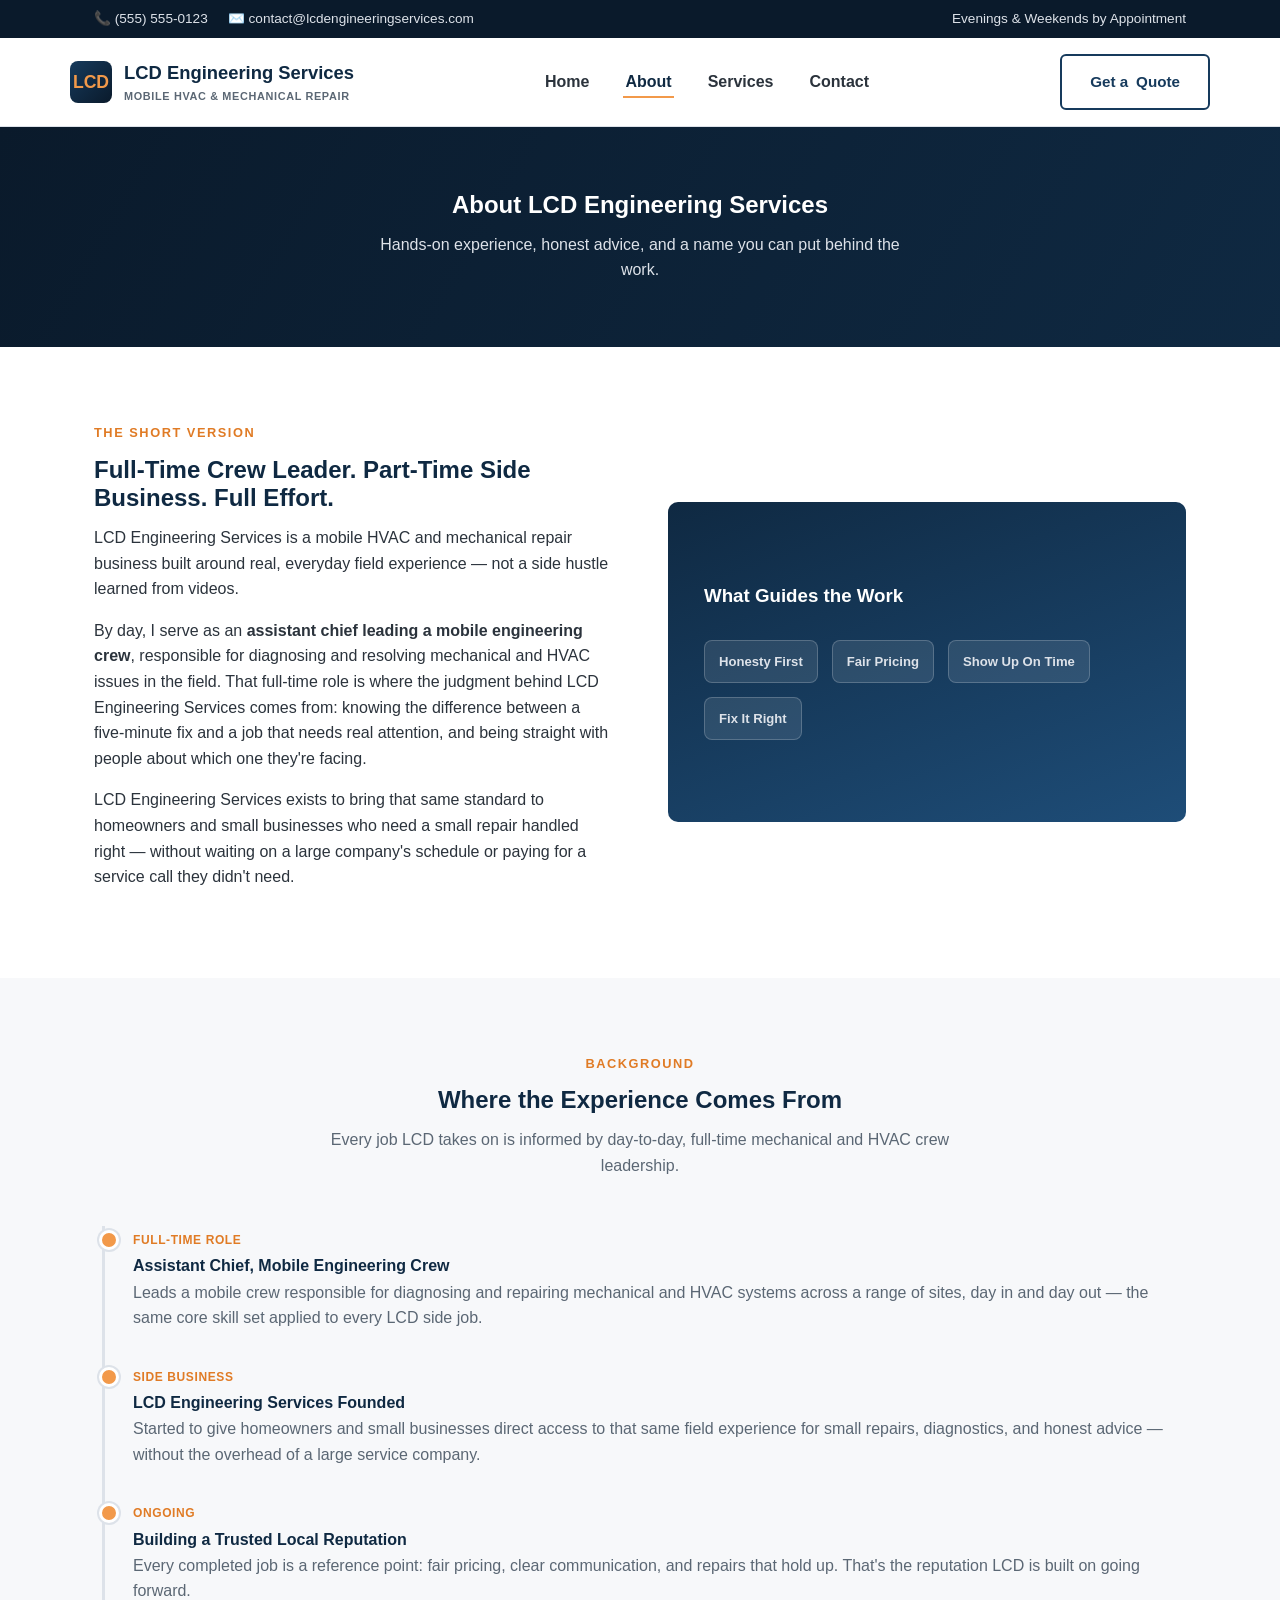
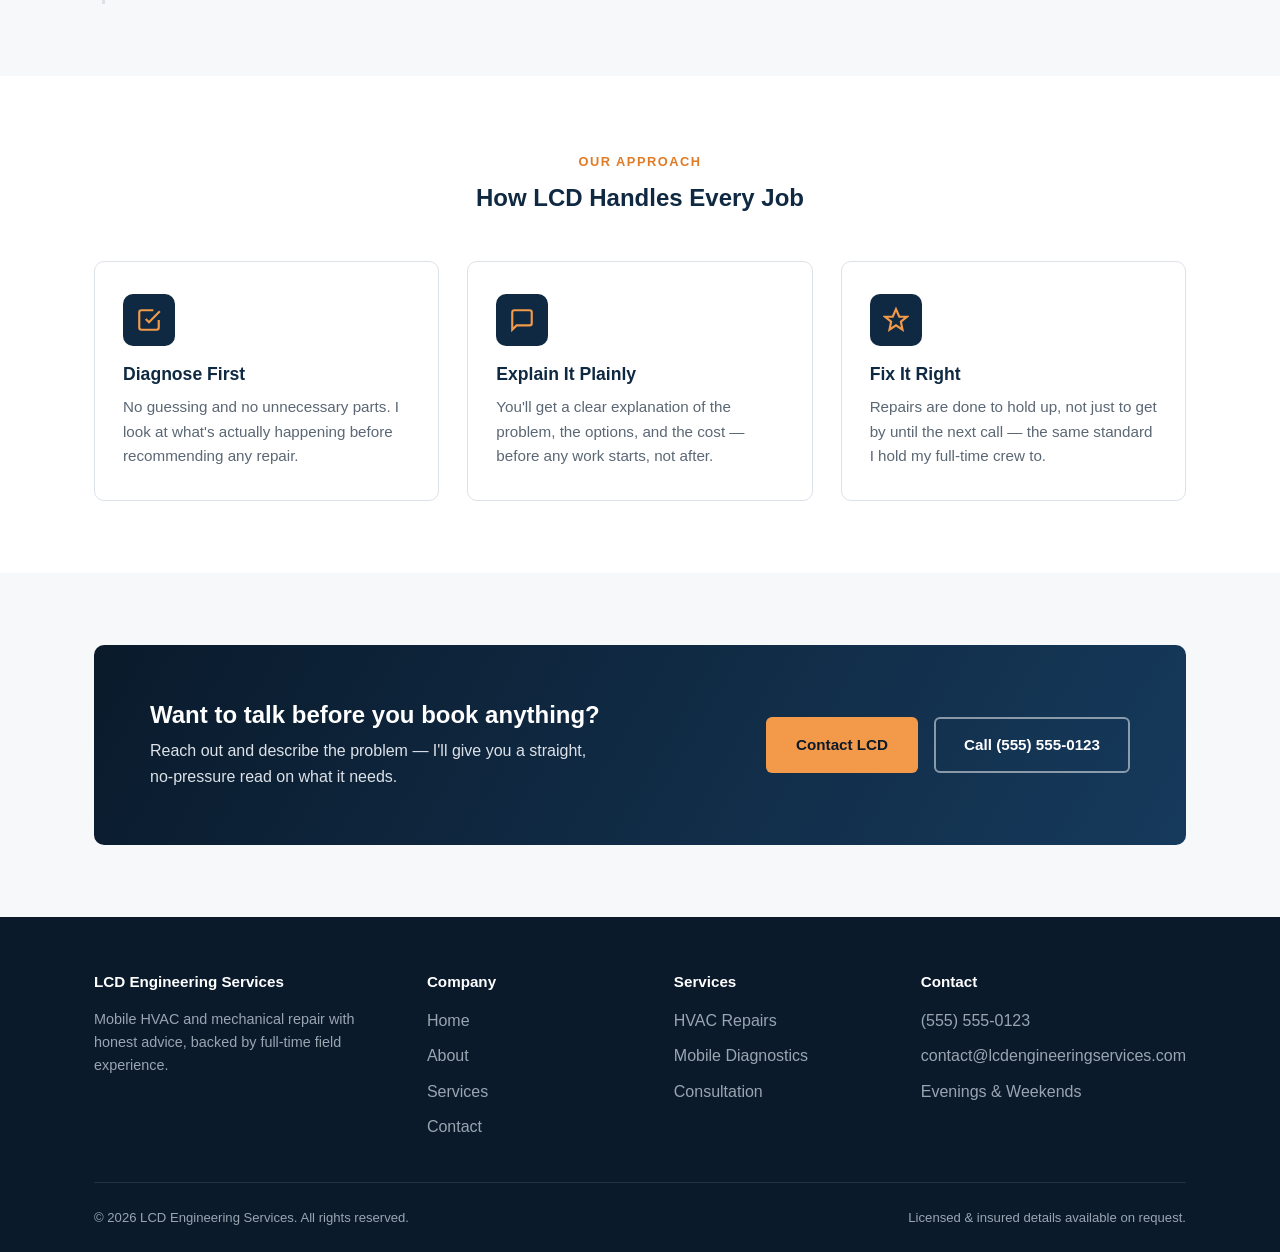
==== about.html @ 4d6705ee "Build LCD Engineering Services business website Add a static, responsive four-page site (Home, About" ====
<!DOCTYPE html>
<html lang="en">
<head>
<meta charset="UTF-8" />
<meta name="viewport" content="width=device-width, initial-scale=1.0" />
<title>About | LCD Engineering Services</title>
<meta name="description" content="LCD Engineering Services is led by a full-time assistant chief of a mobile engineering crew, bringing hands-on HVAC and mechanical experience to side-job repairs." />
<link rel="stylesheet" href="css/style.css" />
</head>
<body>

<header class="site-header">
  <div class="topbar">
    <div class="container">
      <div class="topbar-links">
        <a href="tel:+15555550123">📞 (555) 555-0123</a>
        <a href="mailto:contact@lcdengineeringservices.com">✉️ contact@lcdengineeringservices.com</a>
      </div>
      <div class="topbar-links">
        <span>Evenings &amp; Weekends by Appointment</span>
      </div>
    </div>
  </div>

  <nav class="navbar container">
    <a href="index.html" class="brand">
      <span class="brand-mark">LCD</span>
      <span class="brand-text">LCD Engineering Services<br><small>Mobile HVAC &amp; Mechanical Repair</small></span>
    </a>

    <ul class="nav-links">
      <li><a href="index.html">Home</a></li>
      <li><a href="about.html">About</a></li>
      <li><a href="services.html">Services</a></li>
      <li><a href="contact.html">Contact</a></li>
    </ul>

    <div class="nav-cta">
      <a href="contact.html" class="btn btn--outline"><span class="btn-text-full">Get a</span> Quote</a>
      <button class="nav-toggle" aria-label="Toggle navigation" aria-expanded="false"><span></span></button>
    </div>
  </nav>
</header>

<section class="page-hero">
  <div class="container">
    <h1>About LCD Engineering Services</h1>
    <p>Hands-on experience, honest advice, and a name you can put behind the work.</p>
  </div>
</section>

<section class="section">
  <div class="container">
    <div class="split">
      <div>
        <span class="eyebrow">The Short Version</span>
        <h2>Full-Time Crew Leader. Part-Time Side Business. Full Effort.</h2>
        <p>LCD Engineering Services is a mobile HVAC and mechanical repair business built around real, everyday field experience — not a side hustle learned from videos.</p>
        <p>By day, I serve as an <strong>assistant chief leading a mobile engineering crew</strong>, responsible for diagnosing and resolving mechanical and HVAC issues in the field. That full-time role is where the judgment behind LCD Engineering Services comes from: knowing the difference between a five-minute fix and a job that needs real attention, and being straight with people about which one they're facing.</p>
        <p>LCD Engineering Services exists to bring that same standard to homeowners and small businesses who need a small repair handled right — without waiting on a large company's schedule or paying for a service call they didn't need.</p>
      </div>

      <div class="split-media">
        <h3>What Guides the Work</h3>
        <div class="badge-row">
          <span class="badge">Honesty First</span>
          <span class="badge">Fair Pricing</span>
          <span class="badge">Show Up On Time</span>
          <span class="badge">Fix It Right</span>
        </div>
      </div>
    </div>
  </div>
</section>

<section class="section section--alt">
  <div class="container">
    <div class="section-head">
      <span class="eyebrow">Background</span>
      <h2>Where the Experience Comes From</h2>
      <p>Every job LCD takes on is informed by day-to-day, full-time mechanical and HVAC crew leadership.</p>
    </div>

    <div class="timeline">
      <div class="timeline-item">
        <span class="tag">Full-Time Role</span>
        <h4>Assistant Chief, Mobile Engineering Crew</h4>
        <p>Leads a mobile crew responsible for diagnosing and repairing mechanical and HVAC systems across a range of sites, day in and day out — the same core skill set applied to every LCD side job.</p>
      </div>
      <div class="timeline-item">
        <span class="tag">Side Business</span>
        <h4>LCD Engineering Services Founded</h4>
        <p>Started to give homeowners and small businesses direct access to that same field experience for small repairs, diagnostics, and honest advice — without the overhead of a large service company.</p>
      </div>
      <div class="timeline-item">
        <span class="tag">Ongoing</span>
        <h4>Building a Trusted Local Reputation</h4>
        <p>Every completed job is a reference point: fair pricing, clear communication, and repairs that hold up. That's the reputation LCD is built on going forward.</p>
      </div>
    </div>
  </div>
</section>

<section class="section">
  <div class="container">
    <div class="section-head">
      <span class="eyebrow">Our Approach</span>
      <h2>How LCD Handles Every Job</h2>
    </div>

    <div class="grid grid--3">
      <div class="card">
        <div class="icon-tile">
          <svg viewBox="0 0 24 24" fill="none" stroke="currentColor" stroke-width="2"><path d="M9 11l3 3L22 4"/><path d="M21 12v7a2 2 0 01-2 2H5a2 2 0 01-2-2V5a2 2 0 012-2h11"/></svg>
        </div>
        <h3>Diagnose First</h3>
        <p>No guessing and no unnecessary parts. I look at what's actually happening before recommending any repair.</p>
      </div>
      <div class="card">
        <div class="icon-tile">
          <svg viewBox="0 0 24 24" fill="none" stroke="currentColor" stroke-width="2"><path d="M21 15a2 2 0 01-2 2H7l-4 4V5a2 2 0 012-2h14a2 2 0 012 2z"/></svg>
        </div>
        <h3>Explain It Plainly</h3>
        <p>You'll get a clear explanation of the problem, the options, and the cost — before any work starts, not after.</p>
      </div>
      <div class="card">
        <div class="icon-tile">
          <svg viewBox="0 0 24 24" fill="none" stroke="currentColor" stroke-width="2"><path d="M12 2l3 7h7l-5.5 4.5L18 21l-6-4-6 4 1.5-7.5L2 9h7z"/></svg>
        </div>
        <h3>Fix It Right</h3>
        <p>Repairs are done to hold up, not just to get by until the next call — the same standard I hold my full-time crew to.</p>
      </div>
    </div>
  </div>
</section>

<section class="section section--alt">
  <div class="container">
    <div class="cta-banner">
      <div>
        <h2>Want to talk before you book anything?</h2>
        <p>Reach out and describe the problem — I'll give you a straight, no-pressure read on what it needs.</p>
      </div>
      <div class="cta-row">
        <a href="contact.html" class="btn btn--primary">Contact LCD</a>
        <a href="tel:+15555550123" class="btn btn--ghost">Call (555) 555-0123</a>
      </div>
    </div>
  </div>
</section>

<footer class="site-footer">
  <div class="container">
    <div class="footer-grid">
      <div class="footer-brand">
        <h4>LCD Engineering Services</h4>
        <p>Mobile HVAC and mechanical repair with honest advice, backed by full-time field experience.</p>
      </div>
      <div>
        <h4>Company</h4>
        <ul>
          <li><a href="index.html">Home</a></li>
          <li><a href="about.html">About</a></li>
          <li><a href="services.html">Services</a></li>
          <li><a href="contact.html">Contact</a></li>
        </ul>
      </div>
      <div>
        <h4>Services</h4>
        <ul>
          <li><a href="services.html">HVAC Repairs</a></li>
          <li><a href="services.html">Mobile Diagnostics</a></li>
          <li><a href="services.html">Consultation</a></li>
        </ul>
      </div>
      <div>
        <h4>Contact</h4>
        <ul>
          <li><a href="tel:+15555550123">(555) 555-0123</a></li>
          <li><a href="mailto:contact@lcdengineeringservices.com">contact@lcdengineeringservices.com</a></li>
          <li>Evenings &amp; Weekends</li>
        </ul>
      </div>
    </div>
    <div class="footer-bottom">
      <span>&copy; 2026 LCD Engineering Services. All rights reserved.</span>
      <span>Licensed &amp; insured details available on request.</span>
    </div>
  </div>
</footer>

<script src="js/main.js"></script>
</body>
</html>
---- css/style.css ----
/* ============================================
   LCD Engineering Services — stylesheet
   ============================================ */

:root {
  --navy-950: #0a1a2b;
  --navy-900: #0f2942;
  --navy-800: #163a5c;
  --navy-700: #1e4d78;
  --amber-500: #f2994a;
  --amber-600: #e07b25;
  --gray-50: #f7f8fa;
  --gray-100: #eef1f5;
  --gray-200: #dde2e9;
  --gray-400: #9aa5b1;
  --gray-600: #5b6774;
  --gray-800: #2b333c;
  --white: #ffffff;
  --radius: 10px;
  --shadow-sm: 0 1px 3px rgba(15, 41, 66, 0.08);
  --shadow-md: 0 8px 24px rgba(15, 41, 66, 0.12);
  --max-width: 1140px;
}

* {
  box-sizing: border-box;
}

html {
  scroll-behavior: smooth;
}

body {
  margin: 0;
  font-family: "Segoe UI", Roboto, Helvetica, Arial, sans-serif;
  color: var(--gray-800);
  background: var(--white);
  line-height: 1.6;
  -webkit-font-smoothing: antialiased;
}

img {
  max-width: 100%;
}

a {
  color: inherit;
  text-decoration: none;
}

ul {
  list-style: none;
  margin: 0;
  padding: 0;
}

h1, h2, h3, h4 {
  margin: 0 0 0.5em;
  font-weight: 700;
  color: var(--navy-900);
  line-height: 1.2;
}

p {
  margin: 0 0 1em;
}

.container {
  max-width: var(--max-width);
  margin: 0 auto;
  padding: 0 24px;
}

.section {
  padding: 72px 0;
}

.section--alt {
  background: var(--gray-50);
}

.section-head {
  text-align: center;
  max-width: 640px;
  margin: 0 auto 48px;
}

.eyebrow {
  display: inline-block;
  color: var(--amber-600);
  font-weight: 700;
  font-size: 0.8rem;
  letter-spacing: 0.12em;
  text-transform: uppercase;
  margin-bottom: 12px;
}

.section-head p {
  color: var(--gray-600);
  margin-bottom: 0;
}

/* ---------- Buttons ---------- */

.btn {
  display: inline-flex;
  align-items: center;
  justify-content: center;
  gap: 8px;
  padding: 14px 28px;
  border-radius: 6px;
  font-weight: 700;
  font-size: 0.95rem;
  border: 2px solid transparent;
  cursor: pointer;
  transition: transform 0.15s ease, box-shadow 0.15s ease, background 0.15s ease, color 0.15s ease;
  white-space: nowrap;
}

.btn:hover {
  transform: translateY(-1px);
}

.btn--primary {
  background: var(--amber-500);
  color: var(--navy-950);
}

.btn--primary:hover {
  background: var(--amber-600);
  box-shadow: var(--shadow-md);
}

.btn--ghost {
  background: transparent;
  border-color: rgba(255, 255, 255, 0.5);
  color: var(--white);
}

.btn--ghost:hover {
  background: rgba(255, 255, 255, 0.12);
}

.btn--outline {
  background: transparent;
  border-color: var(--navy-800);
  color: var(--navy-800);
}

.btn--outline:hover {
  background: var(--navy-800);
  color: var(--white);
}

.btn--block {
  width: 100%;
}

.cta-row {
  display: flex;
  gap: 16px;
  flex-wrap: wrap;
}

/* ---------- Header ---------- */

.site-header {
  position: sticky;
  top: 0;
  z-index: 100;
  background: var(--white);
  border-bottom: 1px solid var(--gray-200);
}

.topbar {
  background: var(--navy-950);
  color: var(--gray-200);
  font-size: 0.85rem;
}

.topbar .container {
  display: flex;
  justify-content: space-between;
  align-items: center;
  padding-top: 8px;
  padding-bottom: 8px;
  flex-wrap: wrap;
  gap: 6px;
}

.topbar a {
  color: var(--gray-200);
}

.topbar a:hover {
  color: var(--amber-500);
}

.topbar-links {
  display: flex;
  gap: 20px;
}

.navbar {
  display: flex;
  align-items: center;
  justify-content: space-between;
  padding: 16px 0;
}

.brand {
  display: flex;
  align-items: center;
  gap: 12px;
  font-weight: 800;
  color: var(--navy-900);
  font-size: 1.15rem;
}

.brand-mark {
  width: 42px;
  height: 42px;
  border-radius: 8px;
  background: linear-gradient(135deg, var(--navy-800), var(--navy-950));
  color: var(--amber-500);
  display: flex;
  align-items: center;
  justify-content: center;
  font-size: 1.1rem;
  font-weight: 800;
  flex-shrink: 0;
}

.brand-text small {
  display: block;
  font-size: 0.68rem;
  font-weight: 600;
  color: var(--gray-600);
  letter-spacing: 0.06em;
  text-transform: uppercase;
}

.nav-links {
  display: flex;
  align-items: center;
  gap: 32px;
}

.nav-links a {
  font-weight: 600;
  color: var(--gray-800);
  padding: 6px 2px;
  border-bottom: 2px solid transparent;
}

.nav-links a:hover,
.nav-links a[aria-current="page"] {
  color: var(--navy-900);
  border-bottom-color: var(--amber-500);
}

.nav-cta {
  display: flex;
  align-items: center;
  gap: 16px;
}

.nav-toggle {
  display: none;
  background: none;
  border: none;
  cursor: pointer;
  padding: 8px;
}

.nav-toggle span,
.nav-toggle::before,
.nav-toggle::after {
  content: "";
  display: block;
  width: 26px;
  height: 3px;
  background: var(--navy-900);
  margin: 5px 0;
  border-radius: 2px;
  transition: transform 0.2s ease, opacity 0.2s ease;
}

/* ---------- Hero ---------- */

.hero {
  background: radial-gradient(circle at 20% 20%, var(--navy-800), var(--navy-950) 65%);
  color: var(--white);
  padding: 88px 0;
  position: relative;
  overflow: hidden;
}

.hero .container {
  display: grid;
  grid-template-columns: 1.1fr 0.9fr;
  gap: 48px;
  align-items: center;
}

.hero-eyebrow {
  display: inline-flex;
  align-items: center;
  gap: 8px;
  background: rgba(242, 153, 74, 0.15);
  color: var(--amber-500);
  padding: 6px 14px;
  border-radius: 999px;
  font-size: 0.8rem;
  font-weight: 700;
  letter-spacing: 0.04em;
  margin-bottom: 20px;
}

.hero h1 {
  color: var(--white);
  font-size: clamp(2rem, 4vw, 3rem);
  margin-bottom: 20px;
}

.hero p.lead {
  color: var(--gray-200);
  font-size: 1.1rem;
  max-width: 520px;
  margin-bottom: 32px;
}

.hero-stats {
  display: flex;
  gap: 32px;
  margin-top: 40px;
  flex-wrap: wrap;
}

.hero-stats div strong {
  display: block;
  font-size: 1.6rem;
  color: var(--amber-500);
}

.hero-stats div span {
  font-size: 0.85rem;
  color: var(--gray-400);
}

.hero-card {
  background: rgba(255, 255, 255, 0.06);
  border: 1px solid rgba(255, 255, 255, 0.15);
  border-radius: var(--radius);
  padding: 28px;
  backdrop-filter: blur(6px);
}

.hero-card h3 {
  color: var(--white);
  font-size: 1.1rem;
}

.hero-card ul li {
  display: flex;
  gap: 10px;
  align-items: flex-start;
  color: var(--gray-200);
  margin-bottom: 12px;
  font-size: 0.95rem;
}

.hero-card ul li .check {
  color: var(--amber-500);
  font-weight: 800;
}

/* ---------- Icon tile ---------- */

.icon-tile {
  width: 52px;
  height: 52px;
  border-radius: 10px;
  background: var(--navy-900);
  color: var(--amber-500);
  display: flex;
  align-items: center;
  justify-content: center;
  margin-bottom: 18px;
  flex-shrink: 0;
}

.icon-tile svg {
  width: 26px;
  height: 26px;
}

/* ---------- Cards / grid ---------- */

.grid {
  display: grid;
  gap: 28px;
}

.grid--3 {
  grid-template-columns: repeat(3, 1fr);
}

.grid--2 {
  grid-template-columns: repeat(2, 1fr);
}

.grid--4 {
  grid-template-columns: repeat(4, 1fr);
}

.card {
  background: var(--white);
  border: 1px solid var(--gray-200);
  border-radius: var(--radius);
  padding: 32px 28px;
  transition: box-shadow 0.2s ease, transform 0.2s ease;
}

.card:hover {
  box-shadow: var(--shadow-md);
  transform: translateY(-3px);
}

.card h3 {
  font-size: 1.1rem;
  margin-bottom: 10px;
}

.card p {
  color: var(--gray-600);
  margin-bottom: 0;
  font-size: 0.95rem;
}

.card--link {
  margin-top: 14px;
  display: inline-block;
  font-weight: 700;
  color: var(--navy-800);
}

.card--link:hover {
  color: var(--amber-600);
}

/* ---------- Feature list rows ---------- */

.feature-row {
  display: flex;
  gap: 20px;
  align-items: flex-start;
  margin-bottom: 28px;
}

.feature-row .icon-tile {
  margin-bottom: 0;
}

.feature-row h4 {
  margin-bottom: 6px;
  font-size: 1.05rem;
}

.feature-row p {
  color: var(--gray-600);
  margin-bottom: 0;
  font-size: 0.95rem;
}

/* ---------- About split ---------- */

.split {
  display: grid;
  grid-template-columns: 1fr 1fr;
  gap: 56px;
  align-items: center;
}

.split-media {
  background: linear-gradient(160deg, var(--navy-900), var(--navy-700));
  border-radius: var(--radius);
  padding: 48px 36px;
  color: var(--white);
  min-height: 320px;
  display: flex;
  flex-direction: column;
  justify-content: center;
}

.split-media h3 {
  color: var(--white);
}

.split-media p {
  color: var(--gray-200);
}

.split-media .badge-row {
  display: flex;
  gap: 14px;
  margin-top: 24px;
  flex-wrap: wrap;
}

.badge {
  background: rgba(255, 255, 255, 0.1);
  border: 1px solid rgba(255, 255, 255, 0.2);
  border-radius: 8px;
  padding: 10px 14px;
  font-size: 0.82rem;
  font-weight: 600;
  color: var(--gray-200);
}

/* ---------- Timeline ---------- */

.timeline {
  border-left: 3px solid var(--gray-200);
  margin-left: 8px;
  padding-left: 28px;
}

.timeline-item {
  position: relative;
  padding-bottom: 32px;
}

.timeline-item:last-child {
  padding-bottom: 0;
}

.timeline-item::before {
  content: "";
  position: absolute;
  left: -34px;
  top: 4px;
  width: 14px;
  height: 14px;
  border-radius: 50%;
  background: var(--amber-500);
  border: 3px solid var(--white);
  box-shadow: 0 0 0 2px var(--gray-200);
}

.timeline-item h4 {
  margin-bottom: 4px;
}

.timeline-item span.tag {
  display: inline-block;
  font-size: 0.75rem;
  font-weight: 700;
  color: var(--amber-600);
  text-transform: uppercase;
  letter-spacing: 0.05em;
  margin-bottom: 6px;
}

.timeline-item p {
  color: var(--gray-600);
  margin-bottom: 0;
}

/* ---------- CTA banner ---------- */

.cta-banner {
  background: linear-gradient(120deg, var(--navy-950), var(--navy-800));
  color: var(--white);
  border-radius: var(--radius);
  padding: 56px;
  display: flex;
  justify-content: space-between;
  align-items: center;
  gap: 32px;
  flex-wrap: wrap;
}

.cta-banner h2 {
  color: var(--white);
  margin-bottom: 8px;
}

.cta-banner p {
  color: var(--gray-200);
  margin-bottom: 0;
  max-width: 460px;
}

/* ---------- Service area / list page ---------- */

.list-check {
  display: flex;
  gap: 10px;
  align-items: flex-start;
  margin-bottom: 14px;
  color: var(--gray-800);
}

.list-check .check {
  color: var(--amber-600);
  font-weight: 800;
  flex-shrink: 0;
}

/* ---------- Page hero (interior pages) ---------- */

.page-hero {
  background: linear-gradient(120deg, var(--navy-950), var(--navy-900));
  color: var(--white);
  padding: 64px 0;
  text-align: center;
}

.page-hero h1 {
  color: var(--white);
  margin-bottom: 12px;
}

.page-hero p {
  color: var(--gray-200);
  max-width: 560px;
  margin: 0 auto;
}

.breadcrumb {
  color: var(--gray-400);
  font-size: 0.85rem;
  margin-bottom: 14px;
}

.breadcrumb a:hover {
  color: var(--amber-500);
}

/* ---------- Contact page ---------- */

.contact-grid {
  display: grid;
  grid-template-columns: 1fr 1.2fr;
  gap: 48px;
}

.contact-info .card {
  margin-bottom: 20px;
}

.form-field {
  margin-bottom: 20px;
}

.form-field label {
  display: block;
  font-weight: 700;
  margin-bottom: 8px;
  font-size: 0.9rem;
  color: var(--navy-900);
}

.form-field input,
.form-field select,
.form-field textarea {
  width: 100%;
  padding: 12px 14px;
  border: 1px solid var(--gray-200);
  border-radius: 6px;
  font-size: 0.95rem;
  font-family: inherit;
  background: var(--white);
  color: var(--gray-800);
}

.form-field input:focus,
.form-field select:focus,
.form-field textarea:focus {
  outline: none;
  border-color: var(--amber-500);
  box-shadow: 0 0 0 3px rgba(242, 153, 74, 0.2);
}

.form-row {
  display: grid;
  grid-template-columns: 1fr 1fr;
  gap: 20px;
}

.form-note {
  font-size: 0.85rem;
  color: var(--gray-600);
  margin-top: -8px;
}

.form-success {
  display: none;
  background: #eaf6ec;
  border: 1px solid #bfe3c4;
  color: #1e6b2b;
  padding: 14px 18px;
  border-radius: 8px;
  margin-bottom: 20px;
  font-weight: 600;
}

.form-success.is-visible {
  display: block;
}

/* ---------- FAQ ---------- */

.faq-item {
  border-bottom: 1px solid var(--gray-200);
  padding: 20px 0;
}

.faq-item h4 {
  margin-bottom: 8px;
  font-size: 1rem;
}

.faq-item p {
  color: var(--gray-600);
  margin-bottom: 0;
}

/* ---------- Footer ---------- */

.site-footer {
  background: var(--navy-950);
  color: var(--gray-400);
  padding: 56px 0 24px;
}

.footer-grid {
  display: grid;
  grid-template-columns: 1.4fr 1fr 1fr 1fr;
  gap: 32px;
  padding-bottom: 32px;
  border-bottom: 1px solid rgba(255, 255, 255, 0.1);
}

.footer-grid h4 {
  color: var(--white);
  font-size: 0.95rem;
  margin-bottom: 16px;
}

.footer-grid ul li {
  margin-bottom: 10px;
}

.footer-grid ul li a:hover {
  color: var(--amber-500);
}

.footer-brand p {
  color: var(--gray-400);
  font-size: 0.9rem;
  max-width: 280px;
}

.footer-bottom {
  display: flex;
  justify-content: space-between;
  align-items: center;
  padding-top: 24px;
  font-size: 0.82rem;
  flex-wrap: wrap;
  gap: 10px;
}

/* ---------- Responsive ---------- */

@media (max-width: 900px) {
  .hero .container {
    grid-template-columns: 1fr;
  }

  .split {
    grid-template-columns: 1fr;
  }

  .contact-grid {
    grid-template-columns: 1fr;
  }

  .grid--3,
  .grid--4 {
    grid-template-columns: repeat(2, 1fr);
  }

  .footer-grid {
    grid-template-columns: repeat(2, 1fr);
  }
}

@media (max-width: 720px) {
  .nav-toggle {
    display: block;
  }

  .nav-links {
    position: absolute;
    top: 100%;
    left: 0;
    right: 0;
    background: var(--white);
    flex-direction: column;
    align-items: flex-start;
    gap: 0;
    padding: 8px 24px 20px;
    border-bottom: 1px solid var(--gray-200);
    box-shadow: var(--shadow-md);
    display: none;
  }

  .nav-links.is-open {
    display: flex;
  }

  .nav-links a {
    width: 100%;
    padding: 12px 0;
    border-bottom: 1px solid var(--gray-100);
  }

  .nav-cta .btn span.btn-text-full {
    display: none;
  }

  .topbar-links {
    gap: 12px;
  }

  .grid--3,
  .grid--4,
  .grid--2 {
    grid-template-columns: 1fr;
  }

  .form-row {
    grid-template-columns: 1fr;
  }

  .cta-banner {
    padding: 36px 24px;
    text-align: center;
    justify-content: center;
  }

  .footer-grid {
    grid-template-columns: 1fr;
  }

  .footer-bottom {
    flex-direction: column;
    text-align: center;
  }

  .section {
    padding: 48px 0;
  }
}
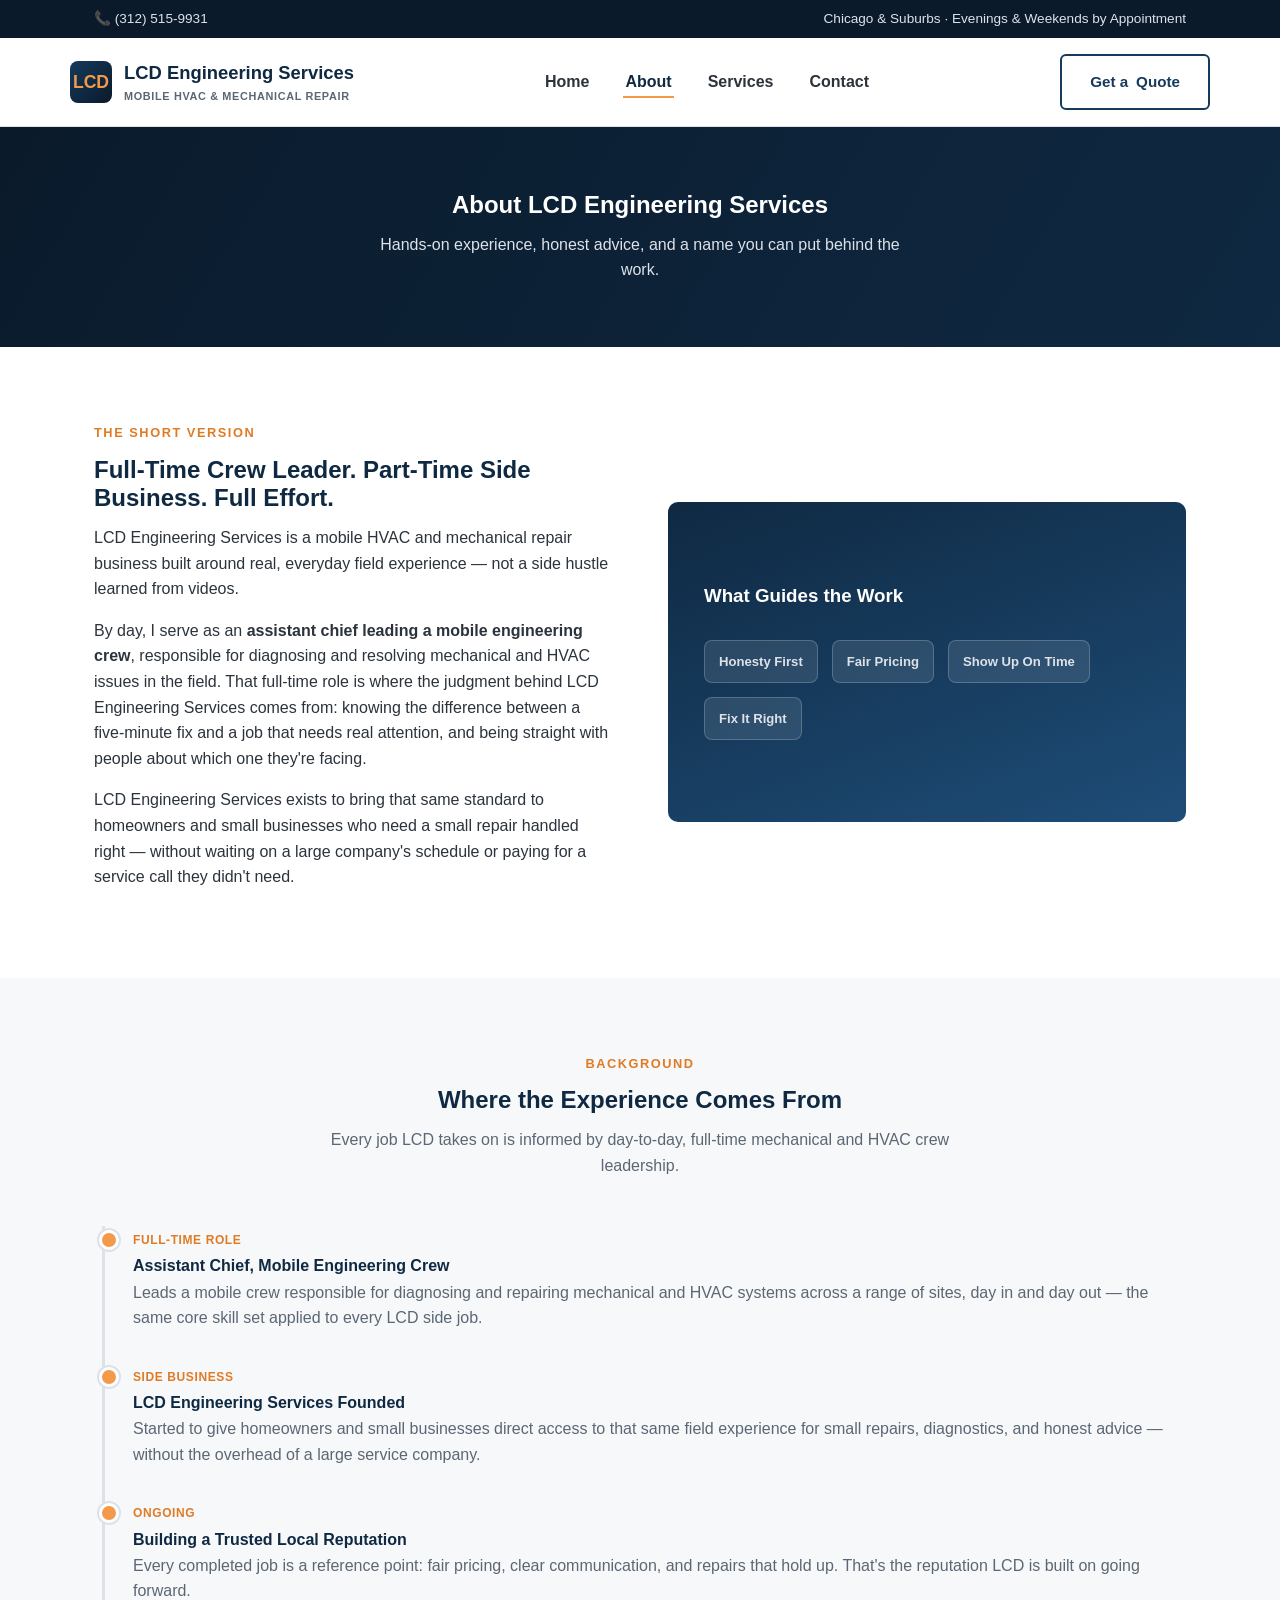
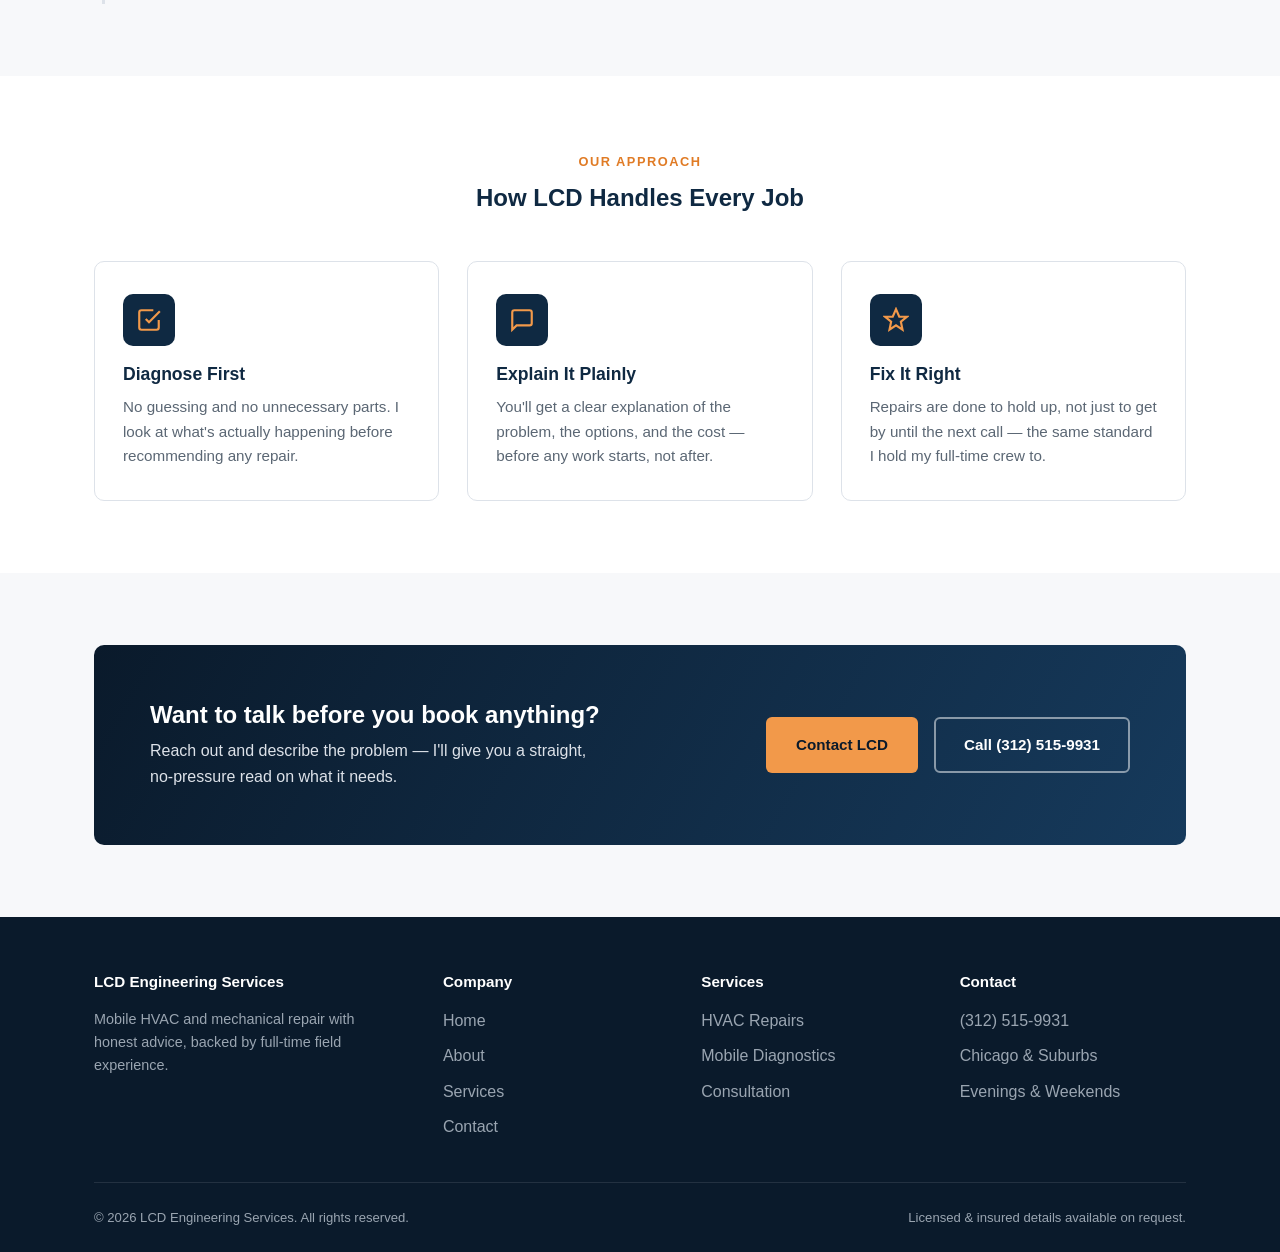
==== commit 0767dee8: "Add real contact info and Chicago service area Replace placeholder phone/email with the real busines" ====
--- a/about.html
+++ b/about.html
@@ -13,11 +13,10 @@
   <div class="topbar">
     <div class="container">
       <div class="topbar-links">
-        <a href="tel:+15555550123">📞 (555) 555-0123</a>
-        <a href="mailto:contact@lcdengineeringservices.com">✉️ contact@lcdengineeringservices.com</a>
+        <a href="tel:+13125159931">📞 (312) 515-9931</a>
       </div>
       <div class="topbar-links">
-        <span>Evenings &amp; Weekends by Appointment</span>
+        <span>Chicago &amp; Suburbs · Evenings &amp; Weekends by Appointment</span>
       </div>
     </div>
   </div>
@@ -143,7 +142,7 @@
       </div>
       <div class="cta-row">
         <a href="contact.html" class="btn btn--primary">Contact LCD</a>
-        <a href="tel:+15555550123" class="btn btn--ghost">Call (555) 555-0123</a>
+        <a href="tel:+13125159931" class="btn btn--ghost">Call (312) 515-9931</a>
       </div>
     </div>
   </div>
@@ -176,8 +175,8 @@
       <div>
         <h4>Contact</h4>
         <ul>
-          <li><a href="tel:+15555550123">(555) 555-0123</a></li>
-          <li><a href="mailto:contact@lcdengineeringservices.com">contact@lcdengineeringservices.com</a></li>
+          <li><a href="tel:+13125159931">(312) 515-9931</a></li>
+          <li>Chicago &amp; Suburbs</li>
           <li>Evenings &amp; Weekends</li>
         </ul>
       </div>
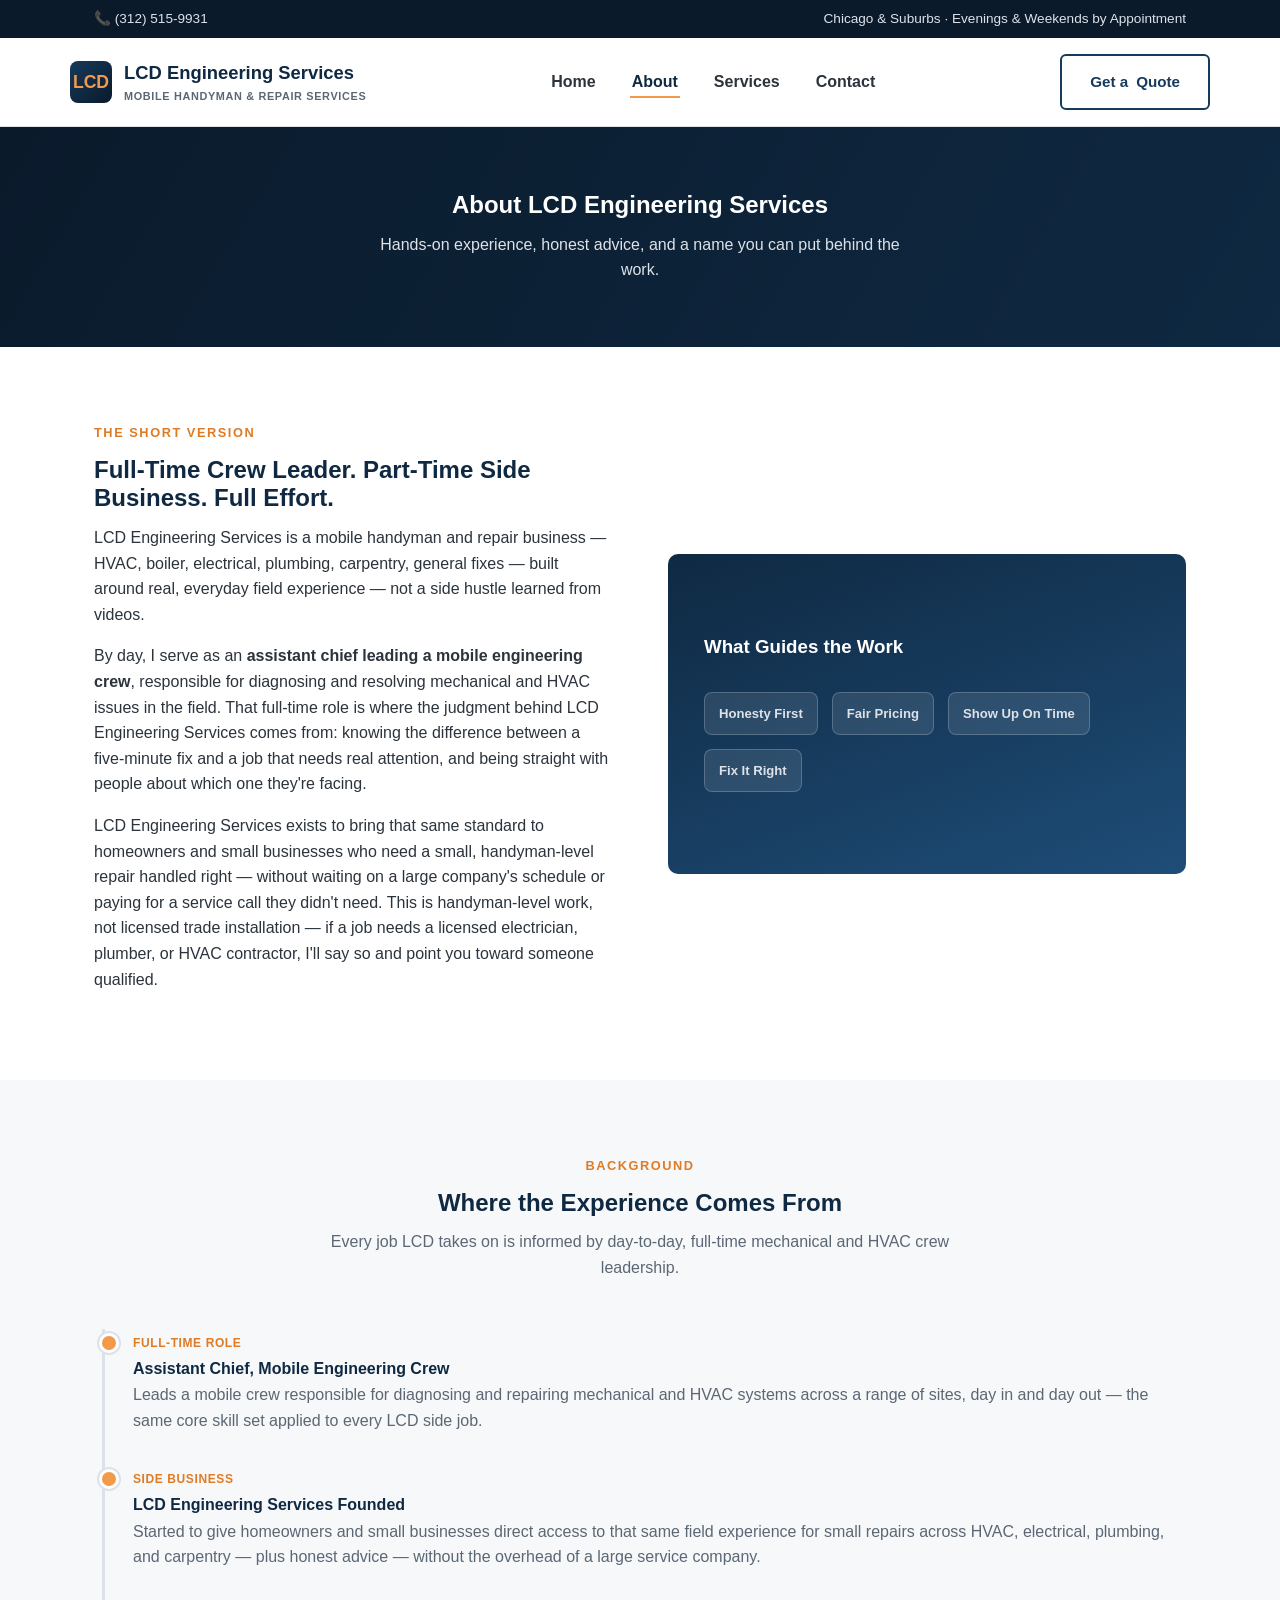
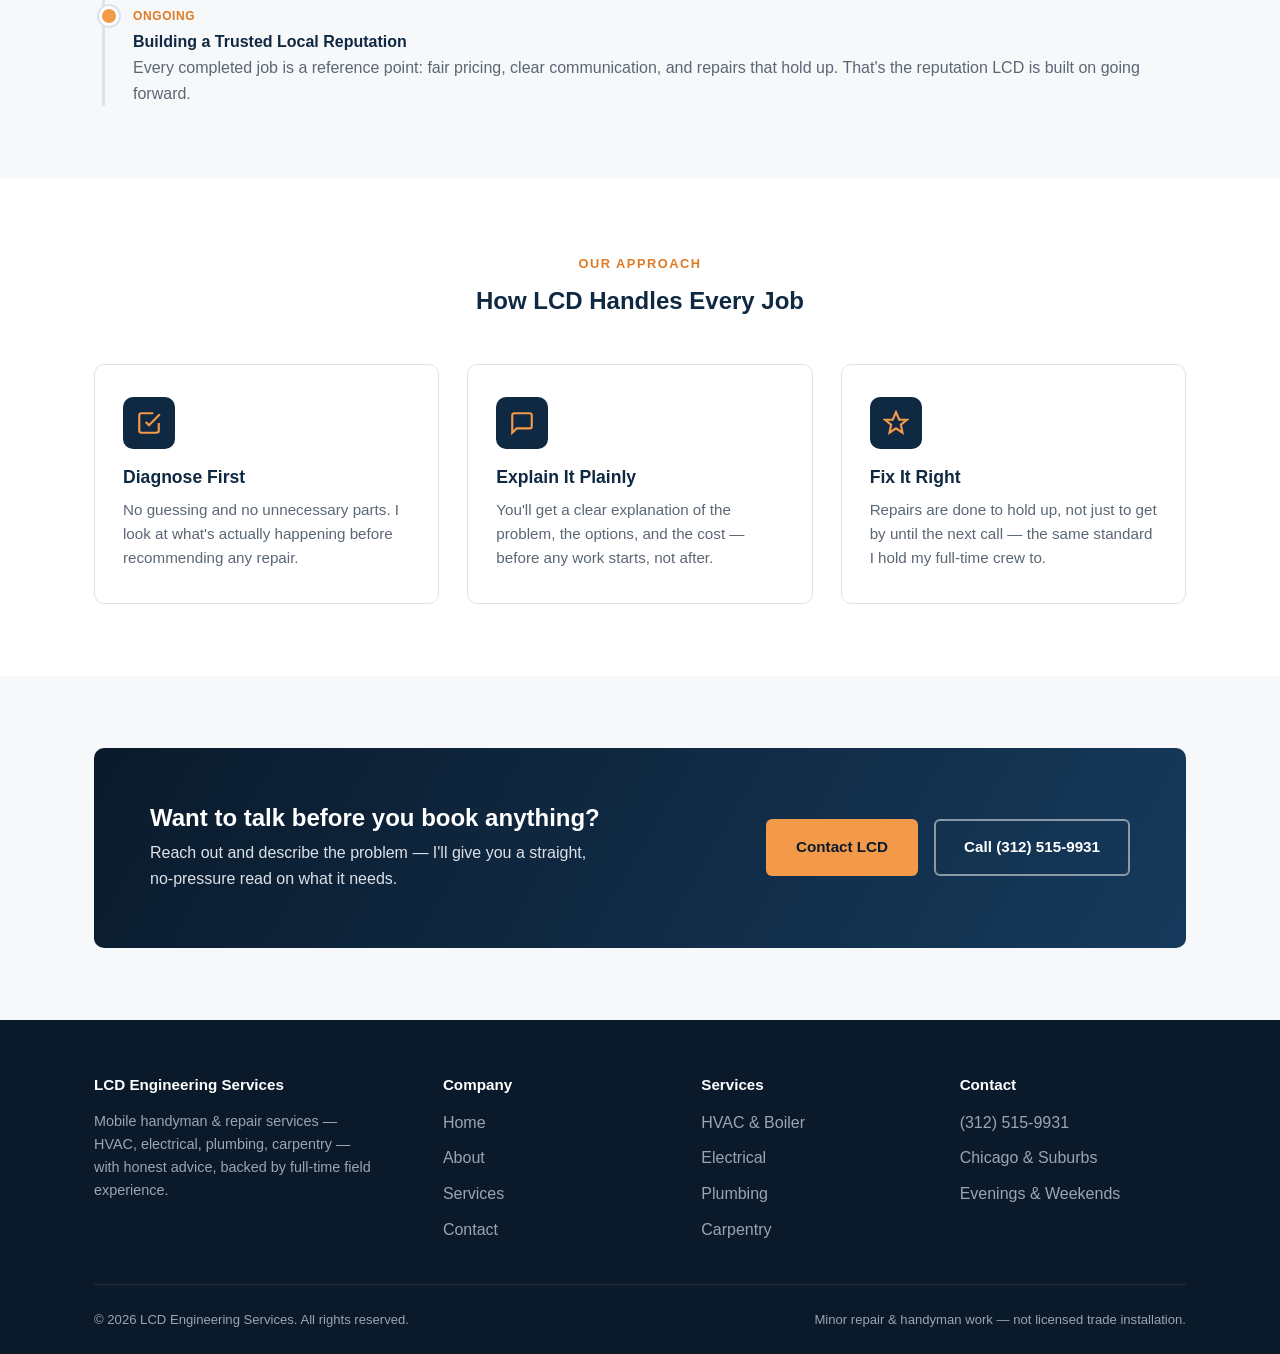
==== commit 9bc937ad: "Broaden site to multi-trade handyman scope Rework copy across all pages from HVAC-only framing to th" ====
--- a/about.html
+++ b/about.html
@@ -4,7 +4,7 @@
 <meta charset="UTF-8" />
 <meta name="viewport" content="width=device-width, initial-scale=1.0" />
 <title>About | LCD Engineering Services</title>
-<meta name="description" content="LCD Engineering Services is led by a full-time assistant chief of a mobile engineering crew, bringing hands-on HVAC and mechanical experience to side-job repairs." />
+<meta name="description" content="LCD Engineering Services is led by a full-time assistant chief of a mobile engineering crew, bringing hands-on repair experience across HVAC, electrical, plumbing, and carpentry to side-job repairs." />
 <link rel="stylesheet" href="css/style.css" />
 </head>
 <body>
@@ -24,7 +24,7 @@
   <nav class="navbar container">
     <a href="index.html" class="brand">
       <span class="brand-mark">LCD</span>
-      <span class="brand-text">LCD Engineering Services<br><small>Mobile HVAC &amp; Mechanical Repair</small></span>
+      <span class="brand-text">LCD Engineering Services<br><small>Mobile Handyman &amp; Repair Services</small></span>
     </a>
 
     <ul class="nav-links">
@@ -54,9 +54,9 @@
       <div>
         <span class="eyebrow">The Short Version</span>
         <h2>Full-Time Crew Leader. Part-Time Side Business. Full Effort.</h2>
-        <p>LCD Engineering Services is a mobile HVAC and mechanical repair business built around real, everyday field experience — not a side hustle learned from videos.</p>
+        <p>LCD Engineering Services is a mobile handyman and repair business — HVAC, boiler, electrical, plumbing, carpentry, general fixes — built around real, everyday field experience — not a side hustle learned from videos.</p>
         <p>By day, I serve as an <strong>assistant chief leading a mobile engineering crew</strong>, responsible for diagnosing and resolving mechanical and HVAC issues in the field. That full-time role is where the judgment behind LCD Engineering Services comes from: knowing the difference between a five-minute fix and a job that needs real attention, and being straight with people about which one they're facing.</p>
-        <p>LCD Engineering Services exists to bring that same standard to homeowners and small businesses who need a small repair handled right — without waiting on a large company's schedule or paying for a service call they didn't need.</p>
+        <p>LCD Engineering Services exists to bring that same standard to homeowners and small businesses who need a small, handyman-level repair handled right — without waiting on a large company's schedule or paying for a service call they didn't need. This is handyman-level work, not licensed trade installation — if a job needs a licensed electrician, plumber, or HVAC contractor, I'll say so and point you toward someone qualified.</p>
       </div>
 
       <div class="split-media">
@@ -89,7 +89,7 @@
       <div class="timeline-item">
         <span class="tag">Side Business</span>
         <h4>LCD Engineering Services Founded</h4>
-        <p>Started to give homeowners and small businesses direct access to that same field experience for small repairs, diagnostics, and honest advice — without the overhead of a large service company.</p>
+        <p>Started to give homeowners and small businesses direct access to that same field experience for small repairs across HVAC, electrical, plumbing, and carpentry — plus honest advice — without the overhead of a large service company.</p>
       </div>
       <div class="timeline-item">
         <span class="tag">Ongoing</span>
@@ -153,7 +153,7 @@
     <div class="footer-grid">
       <div class="footer-brand">
         <h4>LCD Engineering Services</h4>
-        <p>Mobile HVAC and mechanical repair with honest advice, backed by full-time field experience.</p>
+        <p>Mobile handyman &amp; repair services — HVAC, electrical, plumbing, carpentry — with honest advice, backed by full-time field experience.</p>
       </div>
       <div>
         <h4>Company</h4>
@@ -167,9 +167,10 @@
       <div>
         <h4>Services</h4>
         <ul>
-          <li><a href="services.html">HVAC Repairs</a></li>
-          <li><a href="services.html">Mobile Diagnostics</a></li>
-          <li><a href="services.html">Consultation</a></li>
+          <li><a href="services.html">HVAC &amp; Boiler</a></li>
+          <li><a href="services.html">Electrical</a></li>
+          <li><a href="services.html">Plumbing</a></li>
+          <li><a href="services.html">Carpentry</a></li>
         </ul>
       </div>
       <div>
@@ -183,7 +184,7 @@
     </div>
     <div class="footer-bottom">
       <span>&copy; 2026 LCD Engineering Services. All rights reserved.</span>
-      <span>Licensed &amp; insured details available on request.</span>
+      <span>Minor repair &amp; handyman work — not licensed trade installation.</span>
     </div>
   </div>
 </footer>
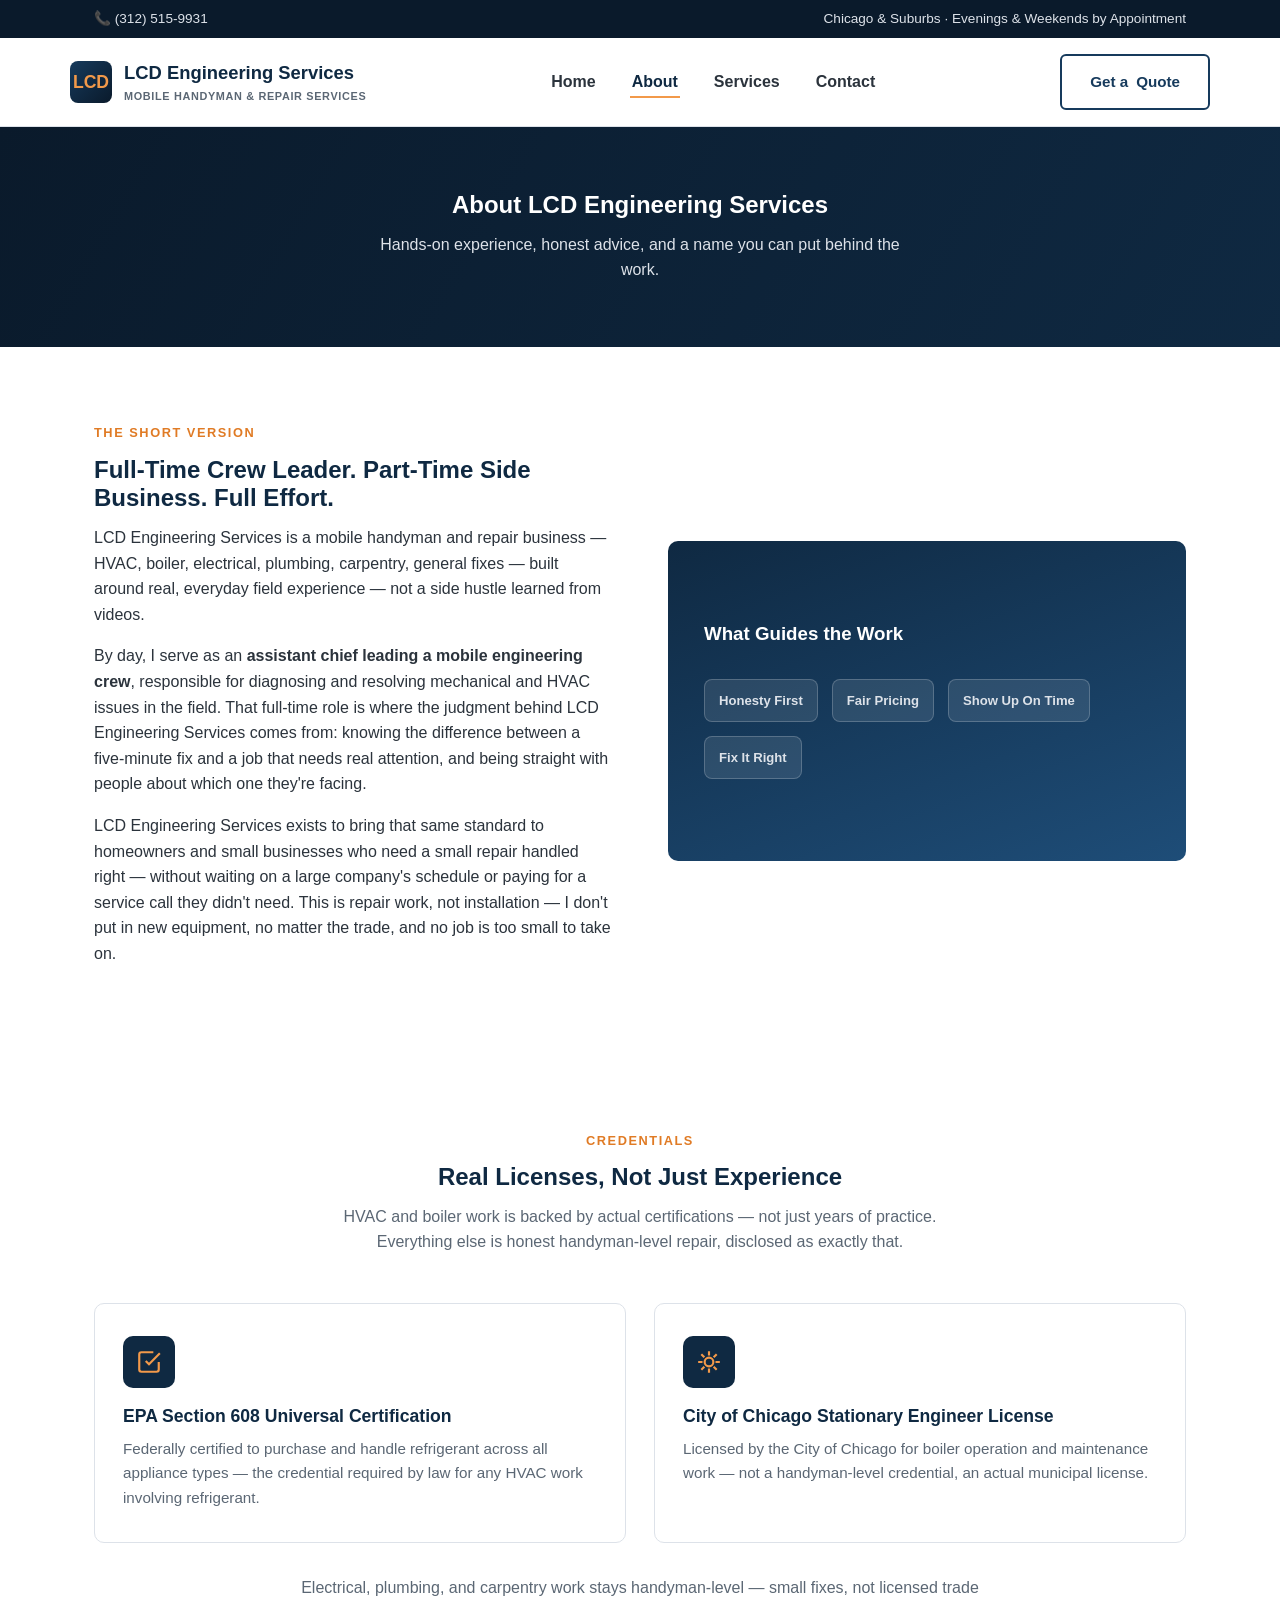
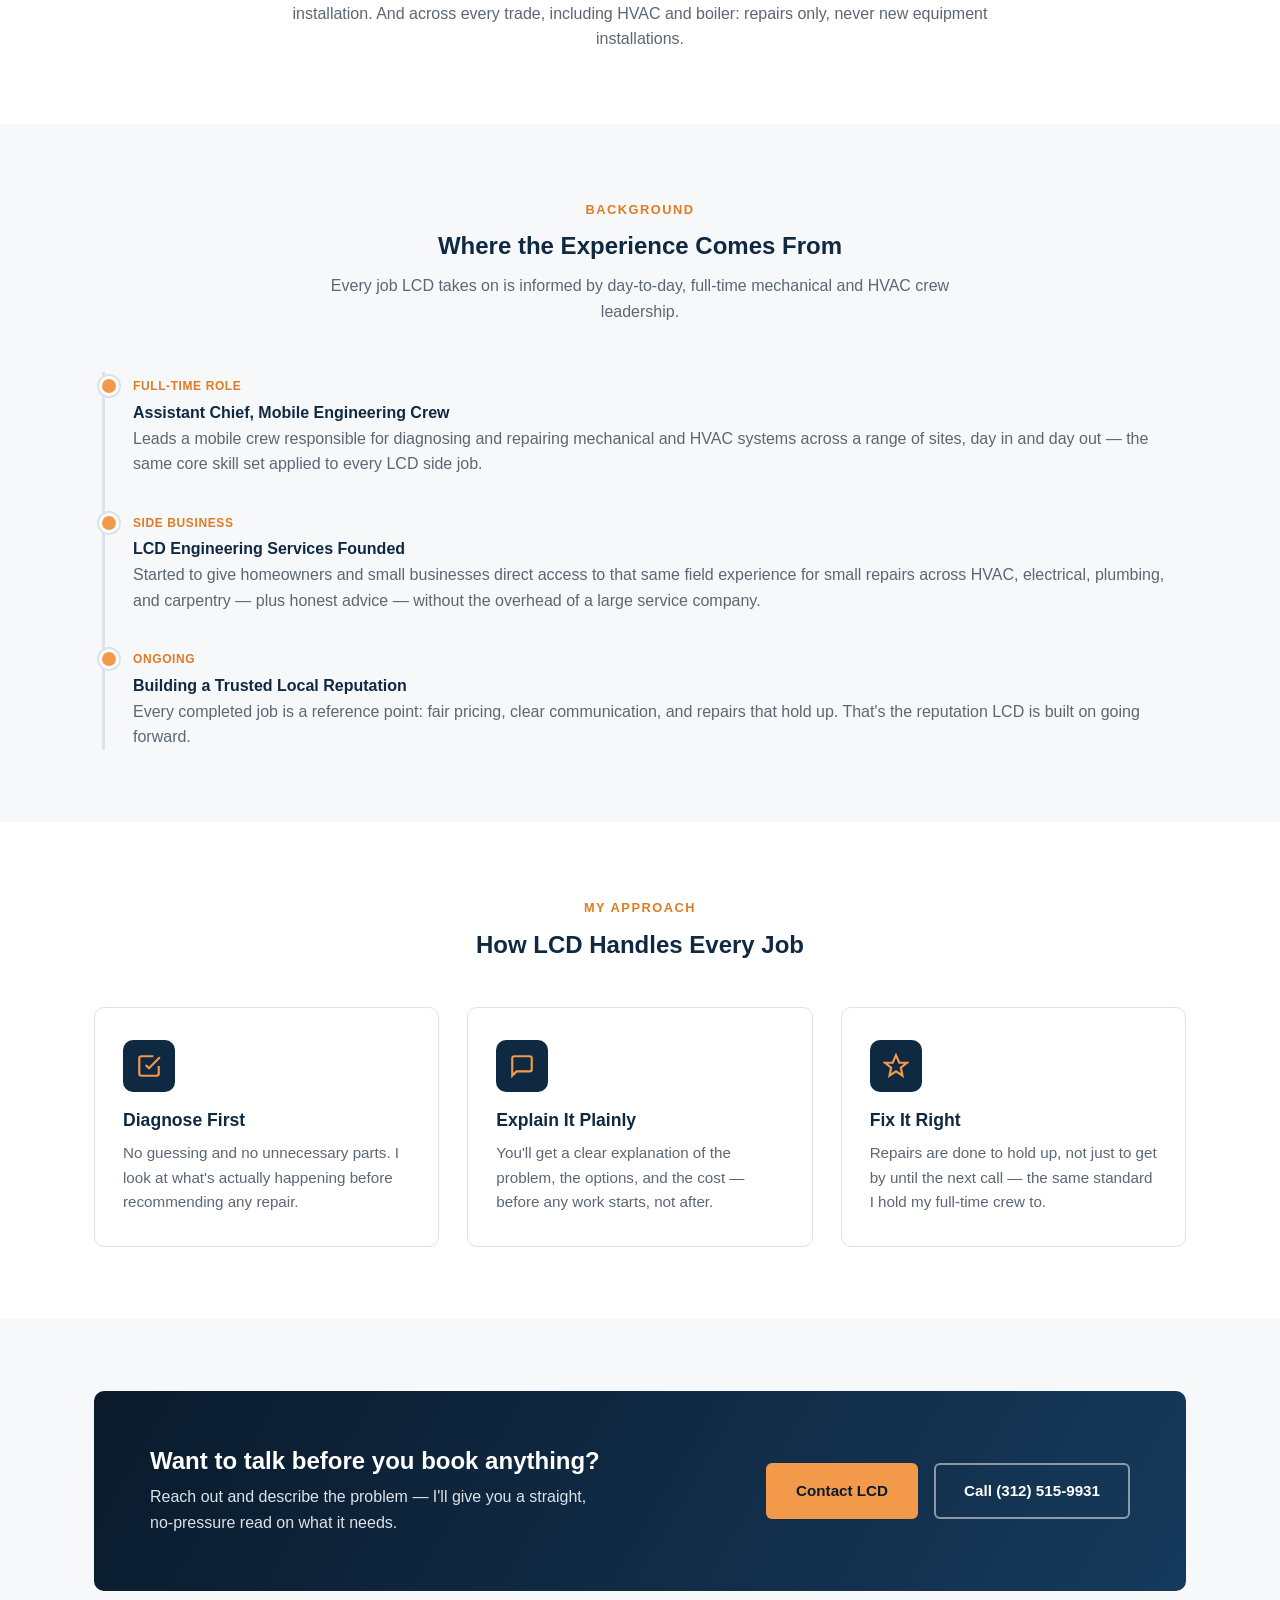
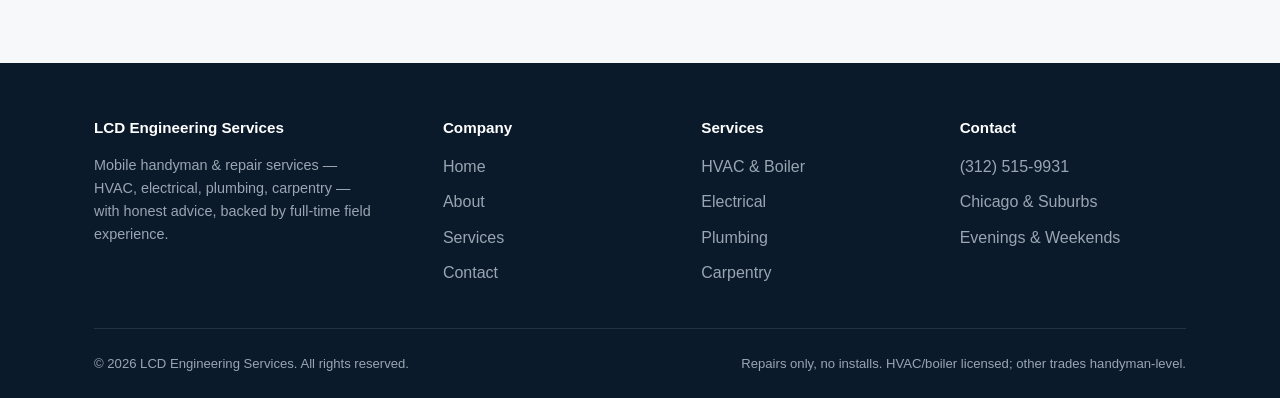
==== commit 38d8b0f4: "Add real credentials, repair-only policy, and solo voice fixes Surface actual licenses instead of ge" ====
--- a/about.html
+++ b/about.html
@@ -4,7 +4,7 @@
 <meta charset="UTF-8" />
 <meta name="viewport" content="width=device-width, initial-scale=1.0" />
 <title>About | LCD Engineering Services</title>
-<meta name="description" content="LCD Engineering Services is led by a full-time assistant chief of a mobile engineering crew, bringing hands-on repair experience across HVAC, electrical, plumbing, and carpentry to side-job repairs." />
+<meta name="description" content="LCD Engineering Services is led by a full-time assistant chief of a mobile engineering crew, EPA 608 Universal certified and a licensed City of Chicago Stationary Engineer, bringing hands-on repair experience across HVAC, boiler, electrical, plumbing, and carpentry to side-job repairs." />
 <link rel="stylesheet" href="css/style.css" />
 </head>
 <body>
@@ -56,7 +56,7 @@
         <h2>Full-Time Crew Leader. Part-Time Side Business. Full Effort.</h2>
         <p>LCD Engineering Services is a mobile handyman and repair business — HVAC, boiler, electrical, plumbing, carpentry, general fixes — built around real, everyday field experience — not a side hustle learned from videos.</p>
         <p>By day, I serve as an <strong>assistant chief leading a mobile engineering crew</strong>, responsible for diagnosing and resolving mechanical and HVAC issues in the field. That full-time role is where the judgment behind LCD Engineering Services comes from: knowing the difference between a five-minute fix and a job that needs real attention, and being straight with people about which one they're facing.</p>
-        <p>LCD Engineering Services exists to bring that same standard to homeowners and small businesses who need a small, handyman-level repair handled right — without waiting on a large company's schedule or paying for a service call they didn't need. This is handyman-level work, not licensed trade installation — if a job needs a licensed electrician, plumber, or HVAC contractor, I'll say so and point you toward someone qualified.</p>
+        <p>LCD Engineering Services exists to bring that same standard to homeowners and small businesses who need a small repair handled right — without waiting on a large company's schedule or paying for a service call they didn't need. This is repair work, not installation — I don't put in new equipment, no matter the trade, and no job is too small to take on.</p>
       </div>
 
       <div class="split-media">
@@ -72,6 +72,35 @@
   </div>
 </section>
 
+<section class="section">
+  <div class="container">
+    <div class="section-head">
+      <span class="eyebrow">Credentials</span>
+      <h2>Real Licenses, Not Just Experience</h2>
+      <p>HVAC and boiler work is backed by actual certifications — not just years of practice. Everything else is honest handyman-level repair, disclosed as exactly that.</p>
+    </div>
+
+    <div class="grid grid--2">
+      <div class="card">
+        <div class="icon-tile">
+          <svg viewBox="0 0 24 24" fill="none" stroke="currentColor" stroke-width="2"><path d="M9 11l3 3L22 4"/><path d="M21 12v7a2 2 0 01-2 2H5a2 2 0 01-2-2V5a2 2 0 012-2h11"/></svg>
+        </div>
+        <h3>EPA Section 608 Universal Certification</h3>
+        <p>Federally certified to purchase and handle refrigerant across all appliance types — the credential required by law for any HVAC work involving refrigerant.</p>
+      </div>
+      <div class="card">
+        <div class="icon-tile">
+          <svg viewBox="0 0 24 24" fill="none" stroke="currentColor" stroke-width="2"><path d="M12 2v4M12 18v4M4.9 4.9l2.8 2.8M16.3 16.3l2.8 2.8M2 12h4M18 12h4M4.9 19.1l2.8-2.8M16.3 7.7l2.8-2.8"/><circle cx="12" cy="12" r="4"/></svg>
+        </div>
+        <h3>City of Chicago Stationary Engineer License</h3>
+        <p>Licensed by the City of Chicago for boiler operation and maintenance work — not a handyman-level credential, an actual municipal license.</p>
+      </div>
+    </div>
+
+    <p style="max-width:760px;margin:32px auto 0;text-align:center;color:var(--gray-600);">Electrical, plumbing, and carpentry work stays handyman-level — small fixes, not licensed trade installation. And across every trade, including HVAC and boiler: repairs only, never new equipment installations.</p>
+  </div>
+</section>
+
 <section class="section section--alt">
   <div class="container">
     <div class="section-head">
@@ -103,7 +132,7 @@
 <section class="section">
   <div class="container">
     <div class="section-head">
-      <span class="eyebrow">Our Approach</span>
+      <span class="eyebrow">My Approach</span>
       <h2>How LCD Handles Every Job</h2>
     </div>
 
@@ -184,7 +213,7 @@
     </div>
     <div class="footer-bottom">
       <span>&copy; 2026 LCD Engineering Services. All rights reserved.</span>
-      <span>Minor repair &amp; handyman work — not licensed trade installation.</span>
+      <span>Repairs only, no installs. HVAC/boiler licensed; other trades handyman-level.</span>
     </div>
   </div>
 </footer>
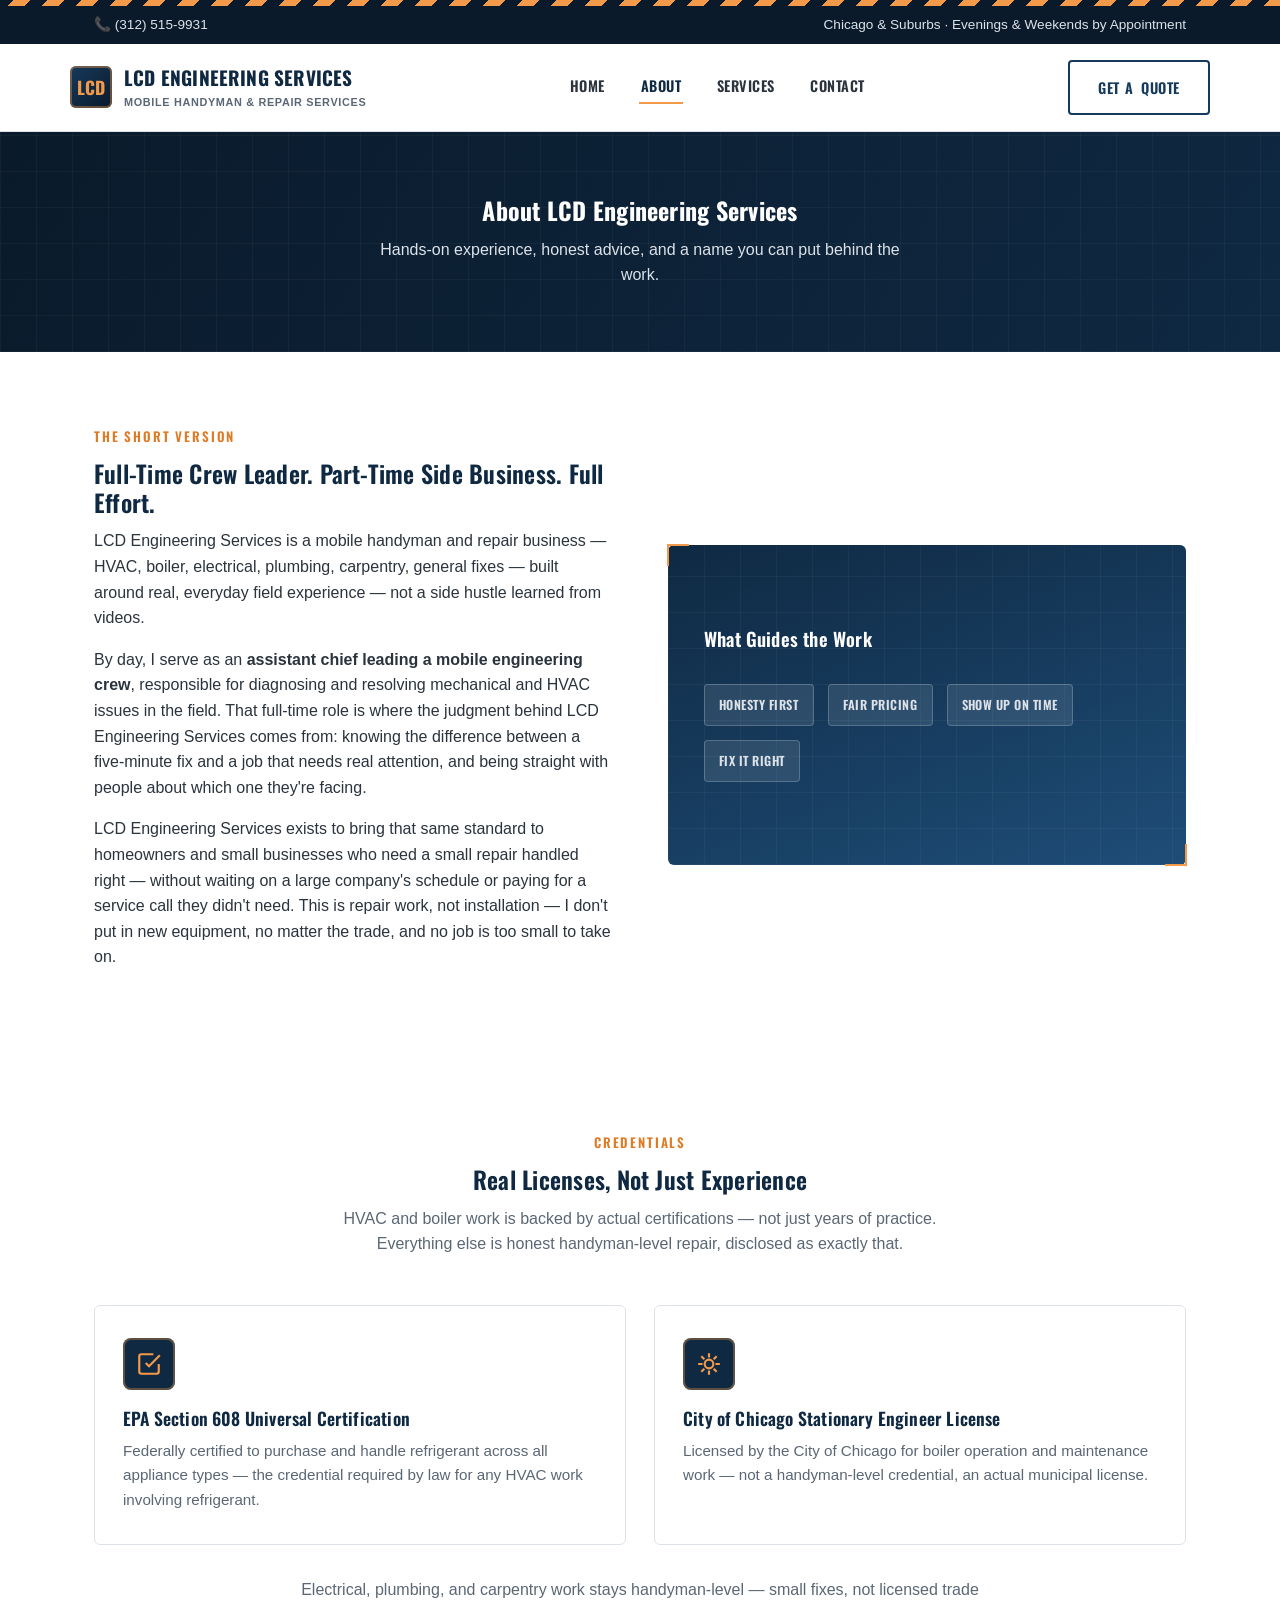
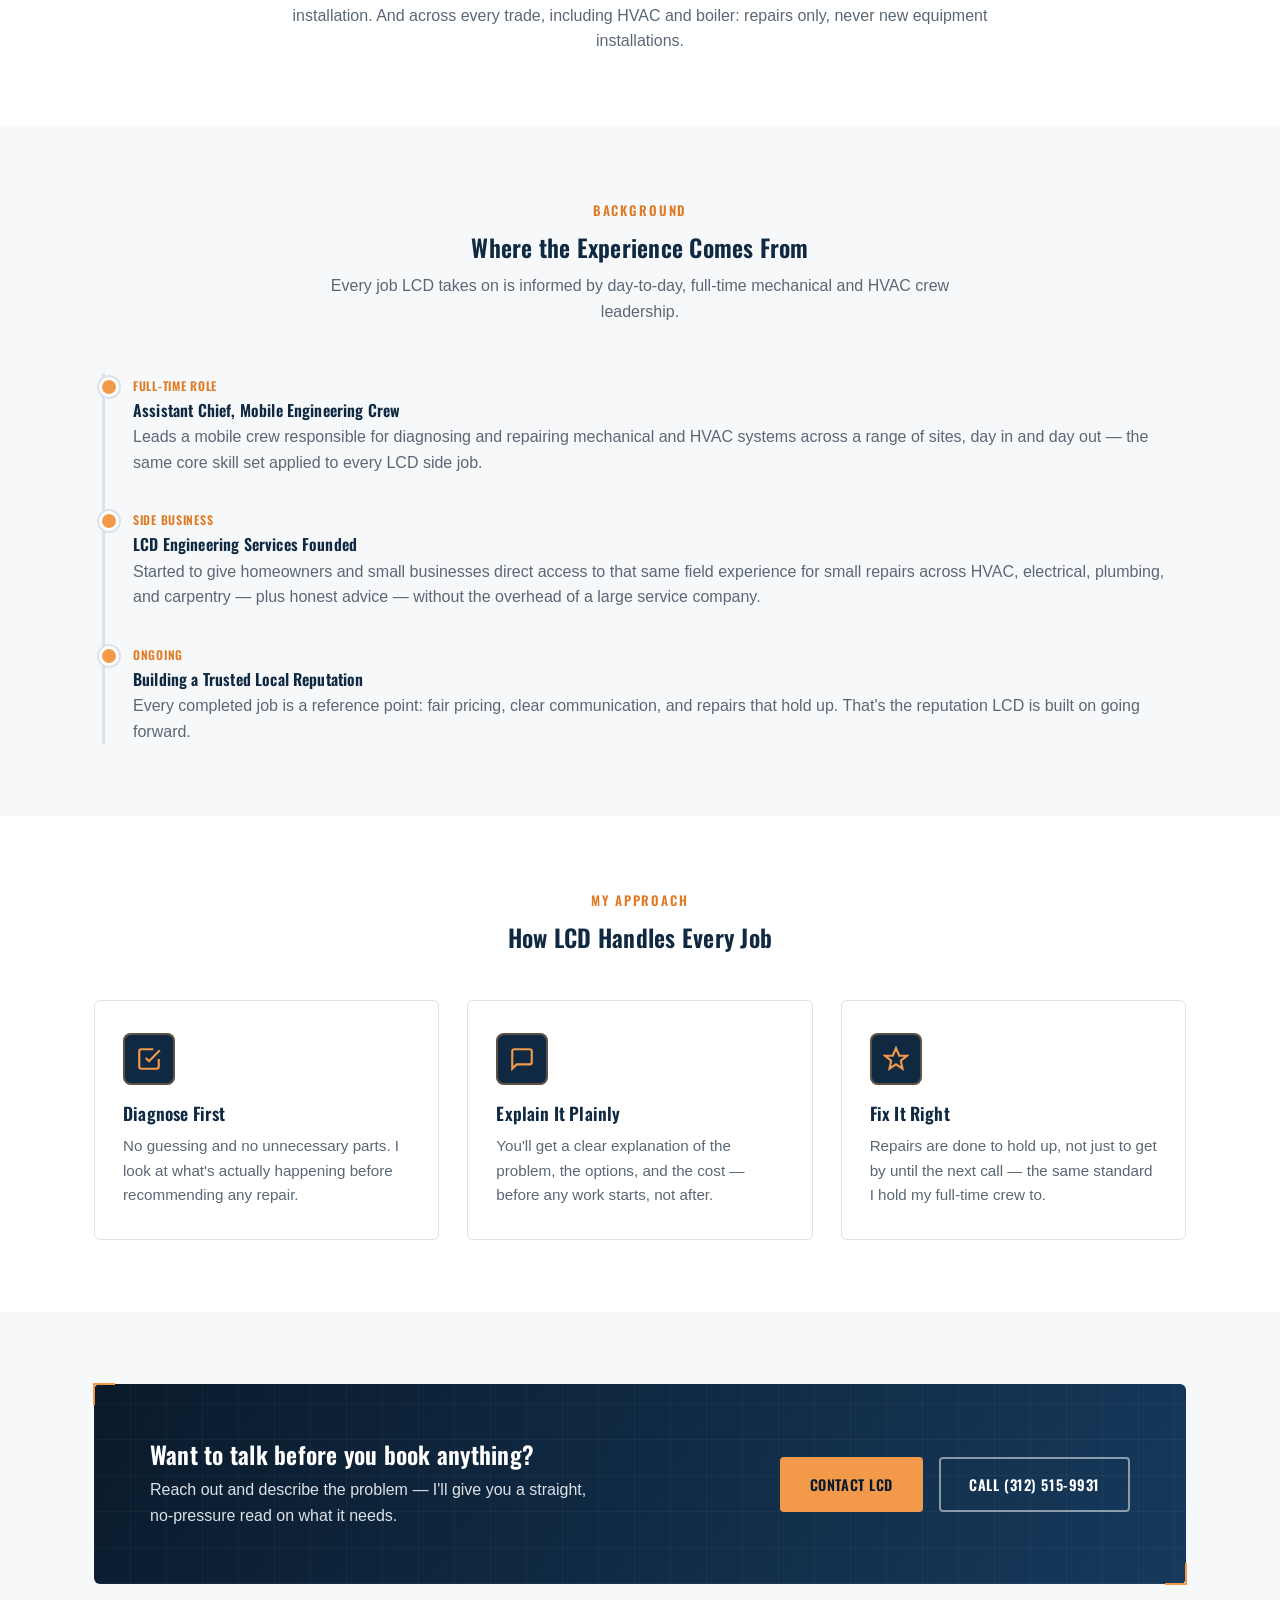
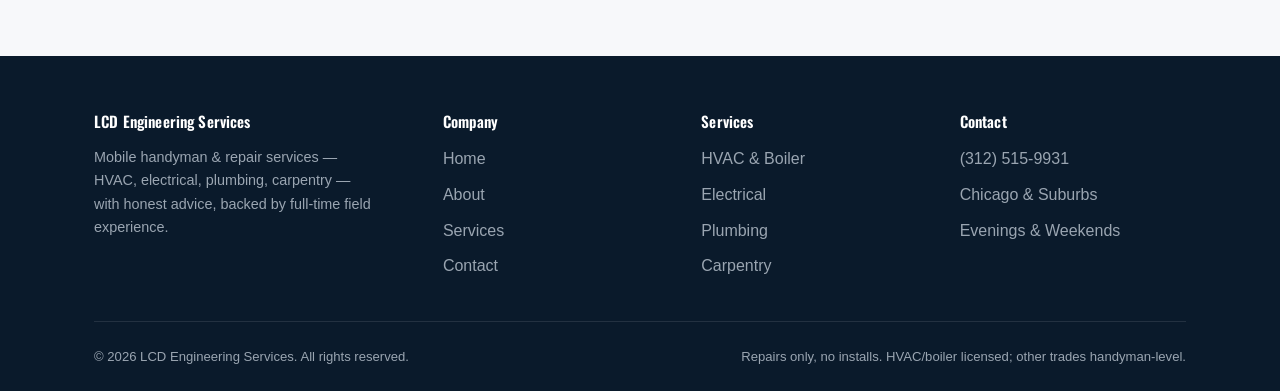
==== commit 1f75a5a0: "Redesign visual identity to feel like a trades business Replace the generic SaaS-template look with " ====
--- a/about.html
+++ b/about.html
@@ -5,11 +5,15 @@
 <meta name="viewport" content="width=device-width, initial-scale=1.0" />
 <title>About | LCD Engineering Services</title>
 <meta name="description" content="LCD Engineering Services is led by a full-time assistant chief of a mobile engineering crew, EPA 608 Universal certified and a licensed City of Chicago Stationary Engineer, bringing hands-on repair experience across HVAC, boiler, electrical, plumbing, and carpentry to side-job repairs." />
+<link rel="preconnect" href="https://fonts.googleapis.com" />
+<link rel="preconnect" href="https://fonts.gstatic.com" crossorigin />
+<link href="https://fonts.googleapis.com/css2?family=Oswald:wght@500;600;700&amp;display=swap" rel="stylesheet" />
 <link rel="stylesheet" href="css/style.css" />
 </head>
 <body>
 
 <header class="site-header">
+  <div class="hazard-stripe"></div>
   <div class="topbar">
     <div class="container">
       <div class="topbar-links">
--- a/css/style.css
+++ b/css/style.css
@@ -16,10 +16,12 @@
   --gray-600: #5b6774;
   --gray-800: #2b333c;
   --white: #ffffff;
-  --radius: 10px;
+  --radius: 6px;
   --shadow-sm: 0 1px 3px rgba(15, 41, 66, 0.08);
   --shadow-md: 0 8px 24px rgba(15, 41, 66, 0.12);
   --max-width: 1140px;
+  --font-display: "Oswald", "Arial Narrow", sans-serif;
+  --font-body: "Segoe UI", Roboto, Helvetica, Arial, sans-serif;
 }
 
 * {
@@ -32,7 +34,7 @@
 
 body {
   margin: 0;
-  font-family: "Segoe UI", Roboto, Helvetica, Arial, sans-serif;
+  font-family: var(--font-body);
   color: var(--gray-800);
   background: var(--white);
   line-height: 1.6;
@@ -56,9 +58,15 @@
 
 h1, h2, h3, h4 {
   margin: 0 0 0.5em;
-  font-weight: 700;
+  font-family: var(--font-display);
+  font-weight: 600;
   color: var(--navy-900);
   line-height: 1.2;
+  letter-spacing: 0.01em;
+}
+
+h1 {
+  font-weight: 700;
 }
 
 p {
@@ -88,9 +96,10 @@
 .eyebrow {
   display: inline-block;
   color: var(--amber-600);
-  font-weight: 700;
-  font-size: 0.8rem;
-  letter-spacing: 0.12em;
+  font-family: var(--font-display);
+  font-weight: 600;
+  font-size: 0.82rem;
+  letter-spacing: 0.14em;
   text-transform: uppercase;
   margin-bottom: 12px;
 }
@@ -108,9 +117,12 @@
   justify-content: center;
   gap: 8px;
   padding: 14px 28px;
-  border-radius: 6px;
-  font-weight: 700;
-  font-size: 0.95rem;
+  border-radius: 4px;
+  font-family: var(--font-display);
+  font-weight: 600;
+  font-size: 0.9rem;
+  letter-spacing: 0.04em;
+  text-transform: uppercase;
   border: 2px solid transparent;
   cursor: pointer;
   transition: transform 0.15s ease, box-shadow 0.15s ease, background 0.15s ease, color 0.15s ease;
@@ -172,6 +184,17 @@
   border-bottom: 1px solid var(--gray-200);
 }
 
+.hazard-stripe {
+  height: 6px;
+  background: repeating-linear-gradient(
+    -45deg,
+    var(--amber-500),
+    var(--amber-500) 12px,
+    var(--navy-950) 12px,
+    var(--navy-950) 24px
+  );
+}
+
 .topbar {
   background: var(--navy-950);
   color: var(--gray-200);
@@ -212,27 +235,33 @@
   display: flex;
   align-items: center;
   gap: 12px;
-  font-weight: 800;
+  font-family: var(--font-display);
+  font-weight: 700;
   color: var(--navy-900);
-  font-size: 1.15rem;
+  font-size: 1.2rem;
+  text-transform: uppercase;
+  letter-spacing: 0.01em;
 }
 
 .brand-mark {
   width: 42px;
   height: 42px;
-  border-radius: 8px;
+  border-radius: 6px;
   background: linear-gradient(135deg, var(--navy-800), var(--navy-950));
   color: var(--amber-500);
+  box-shadow: inset 0 0 0 2px rgba(242, 153, 74, 0.4);
   display: flex;
   align-items: center;
   justify-content: center;
+  font-family: var(--font-display);
   font-size: 1.1rem;
-  font-weight: 800;
+  font-weight: 700;
   flex-shrink: 0;
 }
 
 .brand-text small {
   display: block;
+  font-family: var(--font-body);
   font-size: 0.68rem;
   font-weight: 600;
   color: var(--gray-600);
@@ -247,7 +276,11 @@
 }
 
 .nav-links a {
+  font-family: var(--font-display);
   font-weight: 600;
+  font-size: 0.9rem;
+  letter-spacing: 0.03em;
+  text-transform: uppercase;
   color: var(--gray-800);
   padding: 6px 2px;
   border-bottom: 2px solid transparent;
@@ -289,7 +322,10 @@
 /* ---------- Hero ---------- */
 
 .hero {
-  background: radial-gradient(circle at 20% 20%, var(--navy-800), var(--navy-950) 65%);
+  background:
+    repeating-linear-gradient(0deg, rgba(255, 255, 255, 0.035) 0 1px, transparent 1px 42px),
+    repeating-linear-gradient(90deg, rgba(255, 255, 255, 0.035) 0 1px, transparent 1px 42px),
+    radial-gradient(circle at 20% 20%, var(--navy-800), var(--navy-950) 65%);
   color: var(--white);
   padding: 88px 0;
   position: relative;
@@ -310,10 +346,13 @@
   background: rgba(242, 153, 74, 0.15);
   color: var(--amber-500);
   padding: 6px 14px;
-  border-radius: 999px;
+  border-radius: 4px;
+  border: 1px solid rgba(242, 153, 74, 0.4);
+  font-family: var(--font-display);
   font-size: 0.8rem;
-  font-weight: 700;
-  letter-spacing: 0.04em;
+  font-weight: 600;
+  letter-spacing: 0.05em;
+  text-transform: uppercase;
   margin-bottom: 20px;
 }
 
@@ -349,6 +388,7 @@
 }
 
 .hero-card {
+  position: relative;
   background: rgba(255, 255, 255, 0.06);
   border: 1px solid rgba(255, 255, 255, 0.15);
   border-radius: var(--radius);
@@ -356,6 +396,38 @@
   backdrop-filter: blur(6px);
 }
 
+.hero-card::before,
+.hero-card::after,
+.split-media::before,
+.split-media::after,
+.cta-banner::before,
+.cta-banner::after {
+  content: "";
+  position: absolute;
+  width: 20px;
+  height: 20px;
+  border: 2px solid var(--amber-500);
+  pointer-events: none;
+}
+
+.hero-card::before,
+.split-media::before,
+.cta-banner::before {
+  top: -1px;
+  left: -1px;
+  border-right: none;
+  border-bottom: none;
+}
+
+.hero-card::after,
+.split-media::after,
+.cta-banner::after {
+  bottom: -1px;
+  right: -1px;
+  border-left: none;
+  border-top: none;
+}
+
 .hero-card h3 {
   color: var(--white);
   font-size: 1.1rem;
@@ -380,14 +452,18 @@
 .icon-tile {
   width: 52px;
   height: 52px;
-  border-radius: 10px;
+  border-radius: 8px;
   background: var(--navy-900);
   color: var(--amber-500);
+  box-shadow: inset 0 0 0 2px rgba(242, 153, 74, 0.35);
   display: flex;
   align-items: center;
   justify-content: center;
   margin-bottom: 18px;
   flex-shrink: 0;
+  font-family: var(--font-display);
+  font-weight: 700;
+  font-size: 1.1rem;
 }
 
 .icon-tile svg {
@@ -483,7 +559,11 @@
 }
 
 .split-media {
-  background: linear-gradient(160deg, var(--navy-900), var(--navy-700));
+  position: relative;
+  background:
+    repeating-linear-gradient(0deg, rgba(255, 255, 255, 0.04) 0 1px, transparent 1px 36px),
+    repeating-linear-gradient(90deg, rgba(255, 255, 255, 0.04) 0 1px, transparent 1px 36px),
+    linear-gradient(160deg, var(--navy-900), var(--navy-700));
   border-radius: var(--radius);
   padding: 48px 36px;
   color: var(--white);
@@ -511,10 +591,13 @@
 .badge {
   background: rgba(255, 255, 255, 0.1);
   border: 1px solid rgba(255, 255, 255, 0.2);
-  border-radius: 8px;
+  border-radius: 4px;
   padding: 10px 14px;
-  font-size: 0.82rem;
+  font-family: var(--font-display);
+  font-size: 0.78rem;
   font-weight: 600;
+  letter-spacing: 0.04em;
+  text-transform: uppercase;
   color: var(--gray-200);
 }
 
@@ -554,11 +637,12 @@
 
 .timeline-item span.tag {
   display: inline-block;
+  font-family: var(--font-display);
   font-size: 0.75rem;
-  font-weight: 700;
+  font-weight: 600;
   color: var(--amber-600);
   text-transform: uppercase;
-  letter-spacing: 0.05em;
+  letter-spacing: 0.06em;
   margin-bottom: 6px;
 }
 
@@ -570,7 +654,11 @@
 /* ---------- CTA banner ---------- */
 
 .cta-banner {
-  background: linear-gradient(120deg, var(--navy-950), var(--navy-800));
+  position: relative;
+  background:
+    repeating-linear-gradient(0deg, rgba(255, 255, 255, 0.035) 0 1px, transparent 1px 36px),
+    repeating-linear-gradient(90deg, rgba(255, 255, 255, 0.035) 0 1px, transparent 1px 36px),
+    linear-gradient(120deg, var(--navy-950), var(--navy-800));
   color: var(--white);
   border-radius: var(--radius);
   padding: 56px;
@@ -611,7 +699,10 @@
 /* ---------- Page hero (interior pages) ---------- */
 
 .page-hero {
-  background: linear-gradient(120deg, var(--navy-950), var(--navy-900));
+  background:
+    repeating-linear-gradient(0deg, rgba(255, 255, 255, 0.035) 0 1px, transparent 1px 36px),
+    repeating-linear-gradient(90deg, rgba(255, 255, 255, 0.035) 0 1px, transparent 1px 36px),
+    linear-gradient(120deg, var(--navy-950), var(--navy-900));
   color: var(--white);
   padding: 64px 0;
   text-align: center;
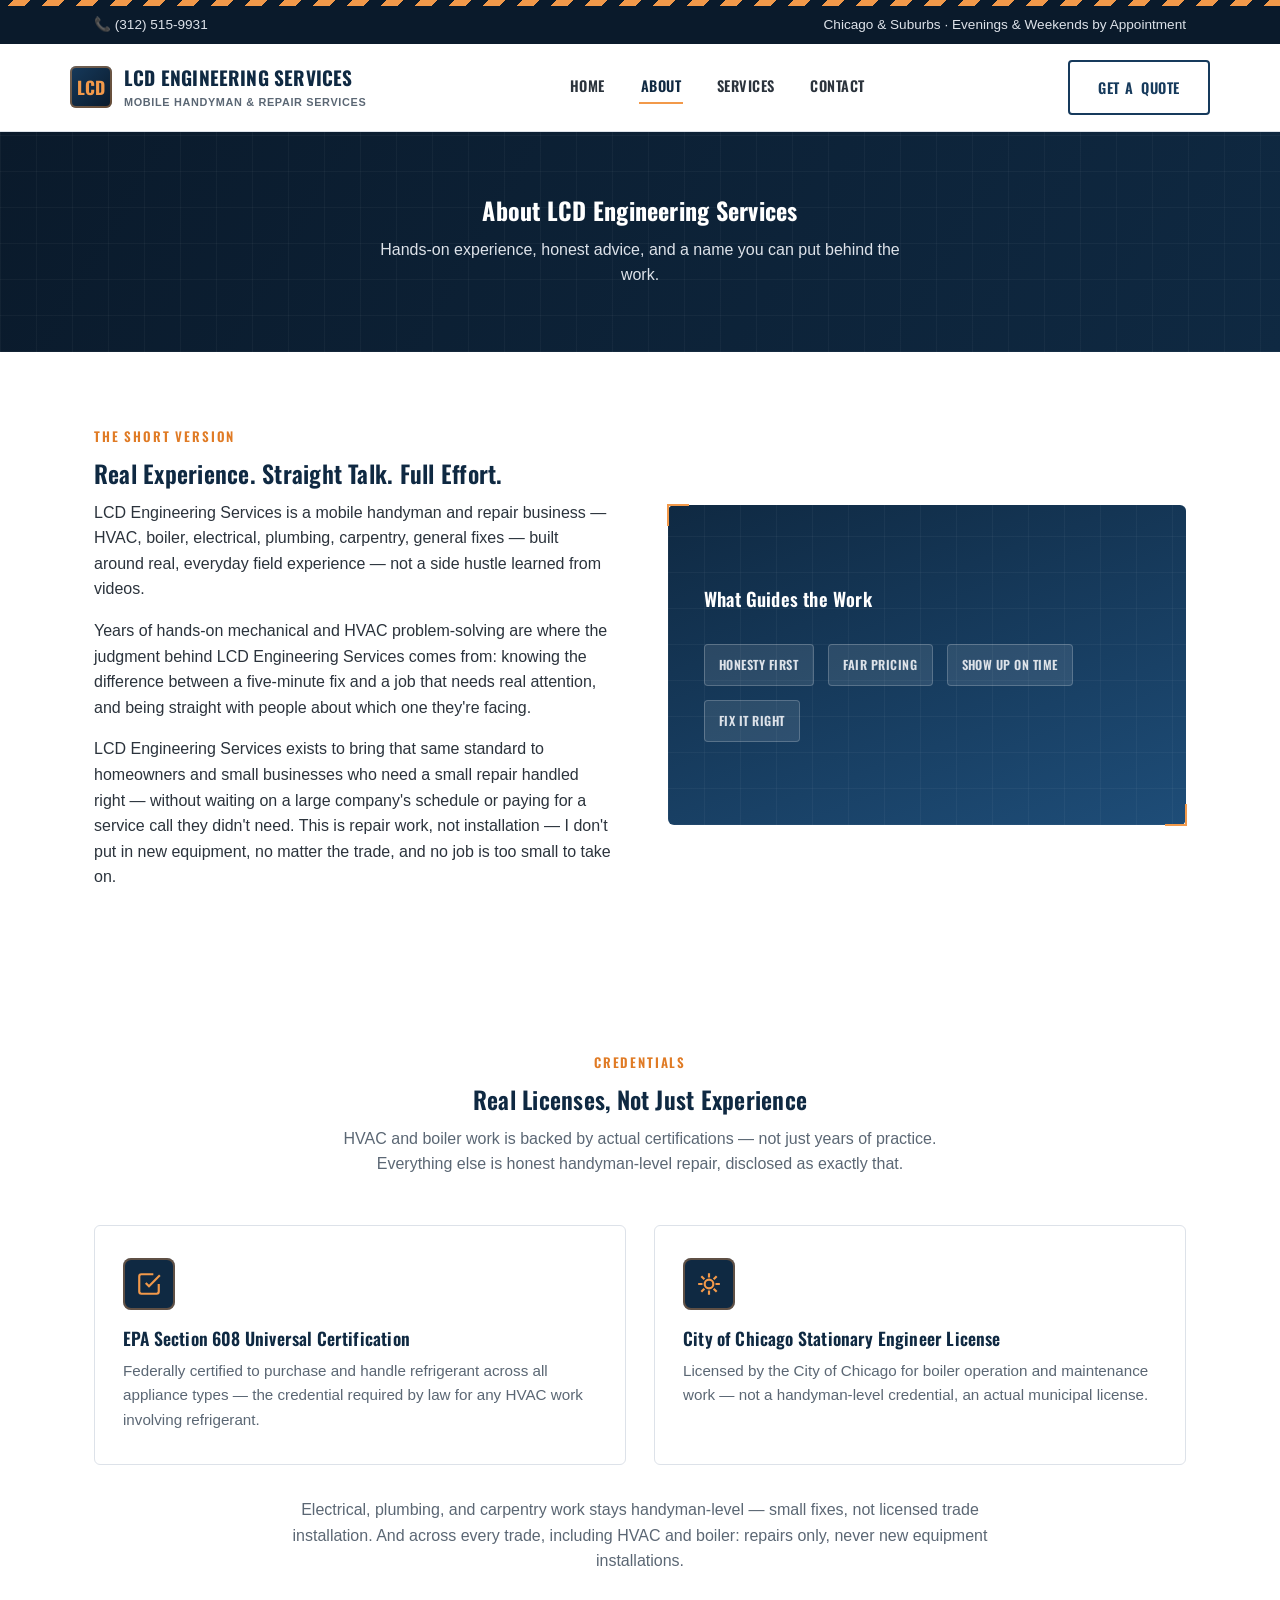
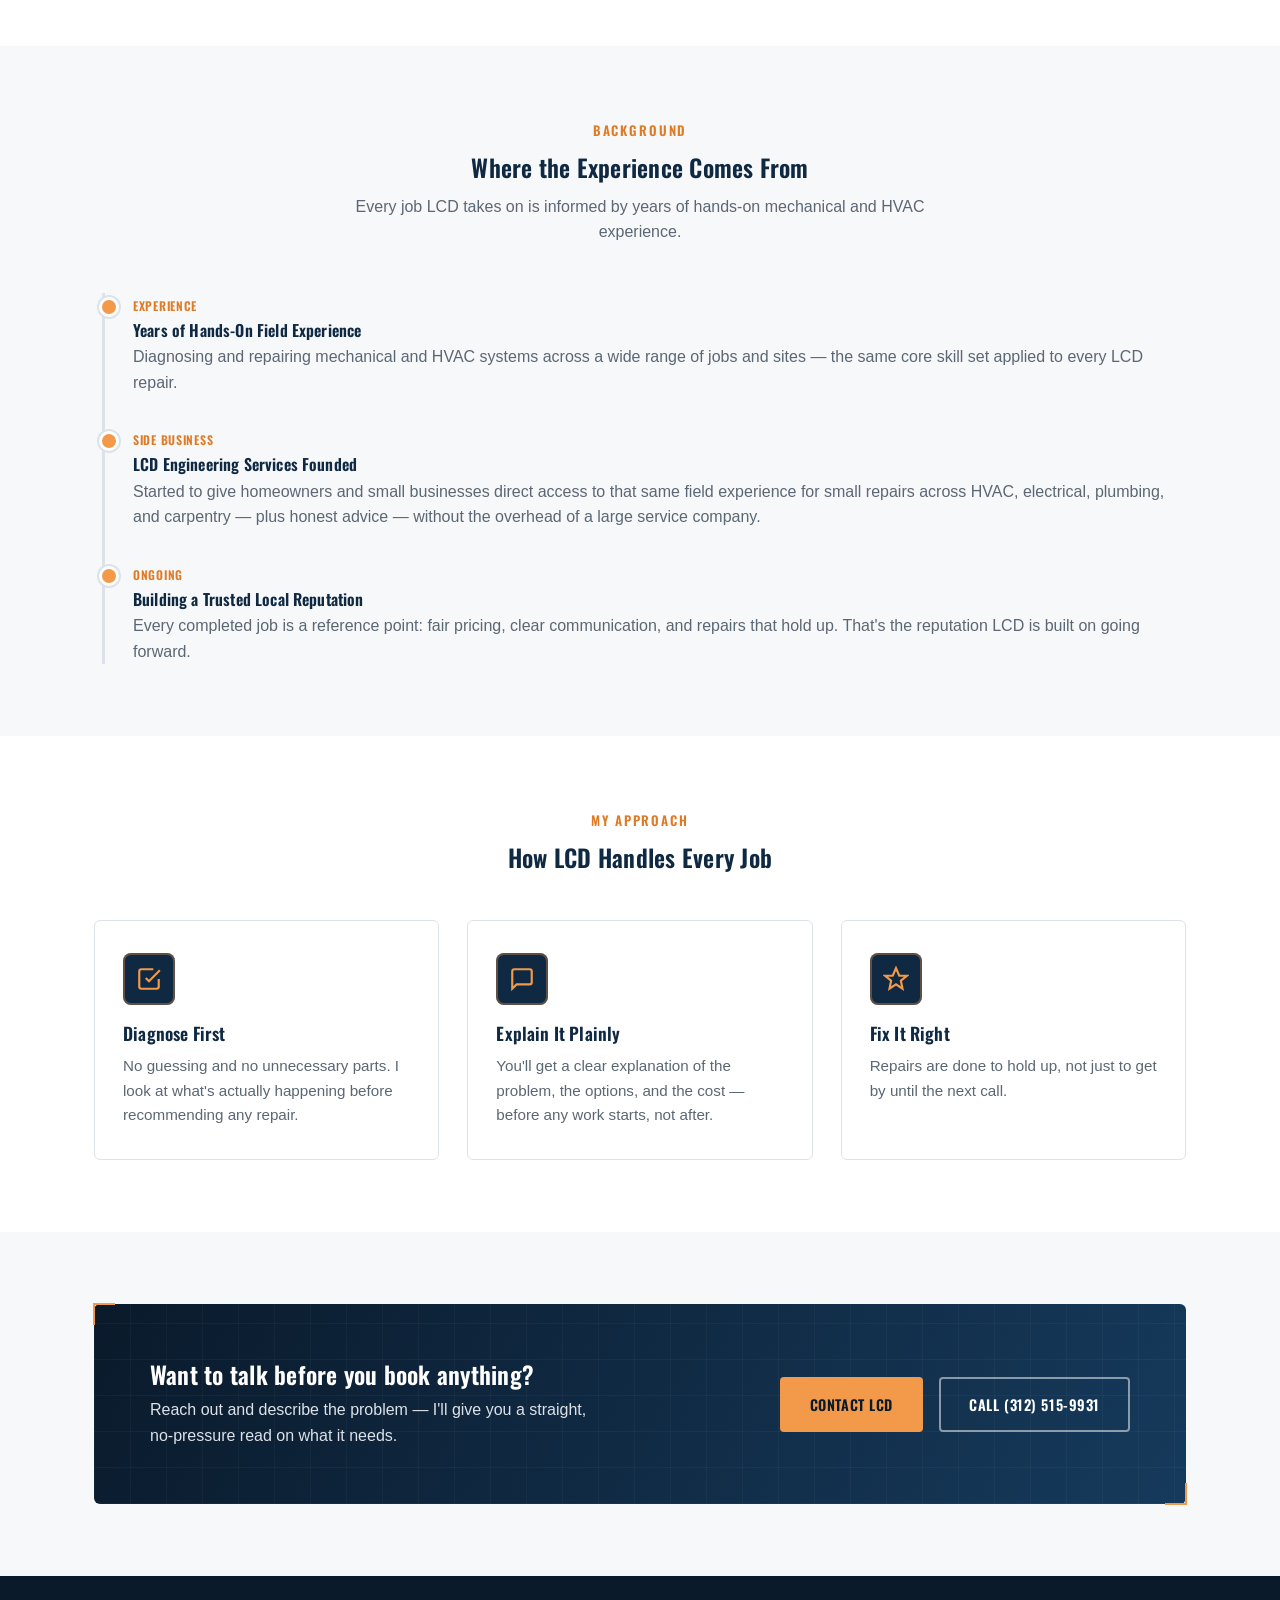
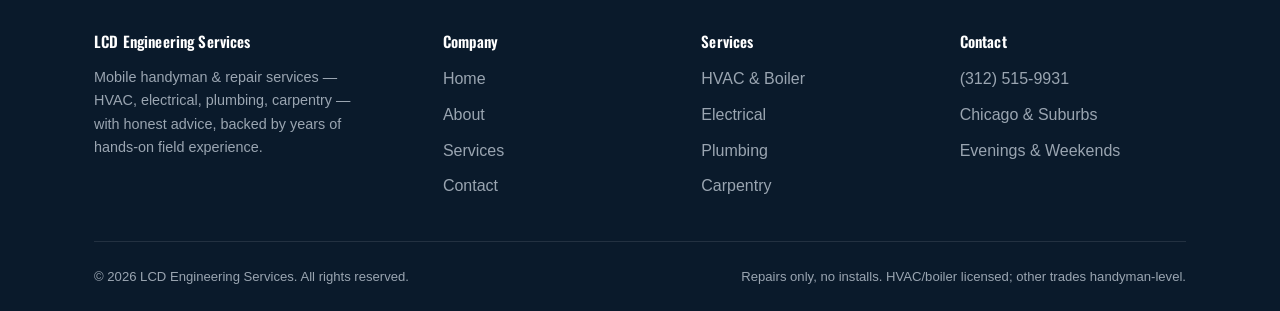
==== commit 103ed671: "Remove employer/day-job references from site copy Strip all mentions of the full-time day job (assis" ====
--- a/about.html
+++ b/about.html
@@ -4,7 +4,7 @@
 <meta charset="UTF-8" />
 <meta name="viewport" content="width=device-width, initial-scale=1.0" />
 <title>About | LCD Engineering Services</title>
-<meta name="description" content="LCD Engineering Services is led by a full-time assistant chief of a mobile engineering crew, EPA 608 Universal certified and a licensed City of Chicago Stationary Engineer, bringing hands-on repair experience across HVAC, boiler, electrical, plumbing, and carpentry to side-job repairs." />
+<meta name="description" content="LCD Engineering Services is EPA 608 Universal certified and a licensed City of Chicago Stationary Engineer, bringing years of hands-on repair experience across HVAC, boiler, electrical, plumbing, and carpentry." />
 <link rel="preconnect" href="https://fonts.googleapis.com" />
 <link rel="preconnect" href="https://fonts.gstatic.com" crossorigin />
 <link href="https://fonts.googleapis.com/css2?family=Oswald:wght@500;600;700&amp;display=swap" rel="stylesheet" />
@@ -57,9 +57,9 @@
     <div class="split">
       <div>
         <span class="eyebrow">The Short Version</span>
-        <h2>Full-Time Crew Leader. Part-Time Side Business. Full Effort.</h2>
+        <h2>Real Experience. Straight Talk. Full Effort.</h2>
         <p>LCD Engineering Services is a mobile handyman and repair business — HVAC, boiler, electrical, plumbing, carpentry, general fixes — built around real, everyday field experience — not a side hustle learned from videos.</p>
-        <p>By day, I serve as an <strong>assistant chief leading a mobile engineering crew</strong>, responsible for diagnosing and resolving mechanical and HVAC issues in the field. That full-time role is where the judgment behind LCD Engineering Services comes from: knowing the difference between a five-minute fix and a job that needs real attention, and being straight with people about which one they're facing.</p>
+        <p>Years of hands-on mechanical and HVAC problem-solving are where the judgment behind LCD Engineering Services comes from: knowing the difference between a five-minute fix and a job that needs real attention, and being straight with people about which one they're facing.</p>
         <p>LCD Engineering Services exists to bring that same standard to homeowners and small businesses who need a small repair handled right — without waiting on a large company's schedule or paying for a service call they didn't need. This is repair work, not installation — I don't put in new equipment, no matter the trade, and no job is too small to take on.</p>
       </div>
 
@@ -110,14 +110,14 @@
     <div class="section-head">
       <span class="eyebrow">Background</span>
       <h2>Where the Experience Comes From</h2>
-      <p>Every job LCD takes on is informed by day-to-day, full-time mechanical and HVAC crew leadership.</p>
+      <p>Every job LCD takes on is informed by years of hands-on mechanical and HVAC experience.</p>
     </div>
 
     <div class="timeline">
       <div class="timeline-item">
-        <span class="tag">Full-Time Role</span>
-        <h4>Assistant Chief, Mobile Engineering Crew</h4>
-        <p>Leads a mobile crew responsible for diagnosing and repairing mechanical and HVAC systems across a range of sites, day in and day out — the same core skill set applied to every LCD side job.</p>
+        <span class="tag">Experience</span>
+        <h4>Years of Hands-On Field Experience</h4>
+        <p>Diagnosing and repairing mechanical and HVAC systems across a wide range of jobs and sites — the same core skill set applied to every LCD repair.</p>
       </div>
       <div class="timeline-item">
         <span class="tag">Side Business</span>
@@ -160,7 +160,7 @@
           <svg viewBox="0 0 24 24" fill="none" stroke="currentColor" stroke-width="2"><path d="M12 2l3 7h7l-5.5 4.5L18 21l-6-4-6 4 1.5-7.5L2 9h7z"/></svg>
         </div>
         <h3>Fix It Right</h3>
-        <p>Repairs are done to hold up, not just to get by until the next call — the same standard I hold my full-time crew to.</p>
+        <p>Repairs are done to hold up, not just to get by until the next call.</p>
       </div>
     </div>
   </div>
@@ -186,7 +186,7 @@
     <div class="footer-grid">
       <div class="footer-brand">
         <h4>LCD Engineering Services</h4>
-        <p>Mobile handyman &amp; repair services — HVAC, electrical, plumbing, carpentry — with honest advice, backed by full-time field experience.</p>
+        <p>Mobile handyman &amp; repair services — HVAC, electrical, plumbing, carpentry — with honest advice, backed by years of hands-on field experience.</p>
       </div>
       <div>
         <h4>Company</h4>
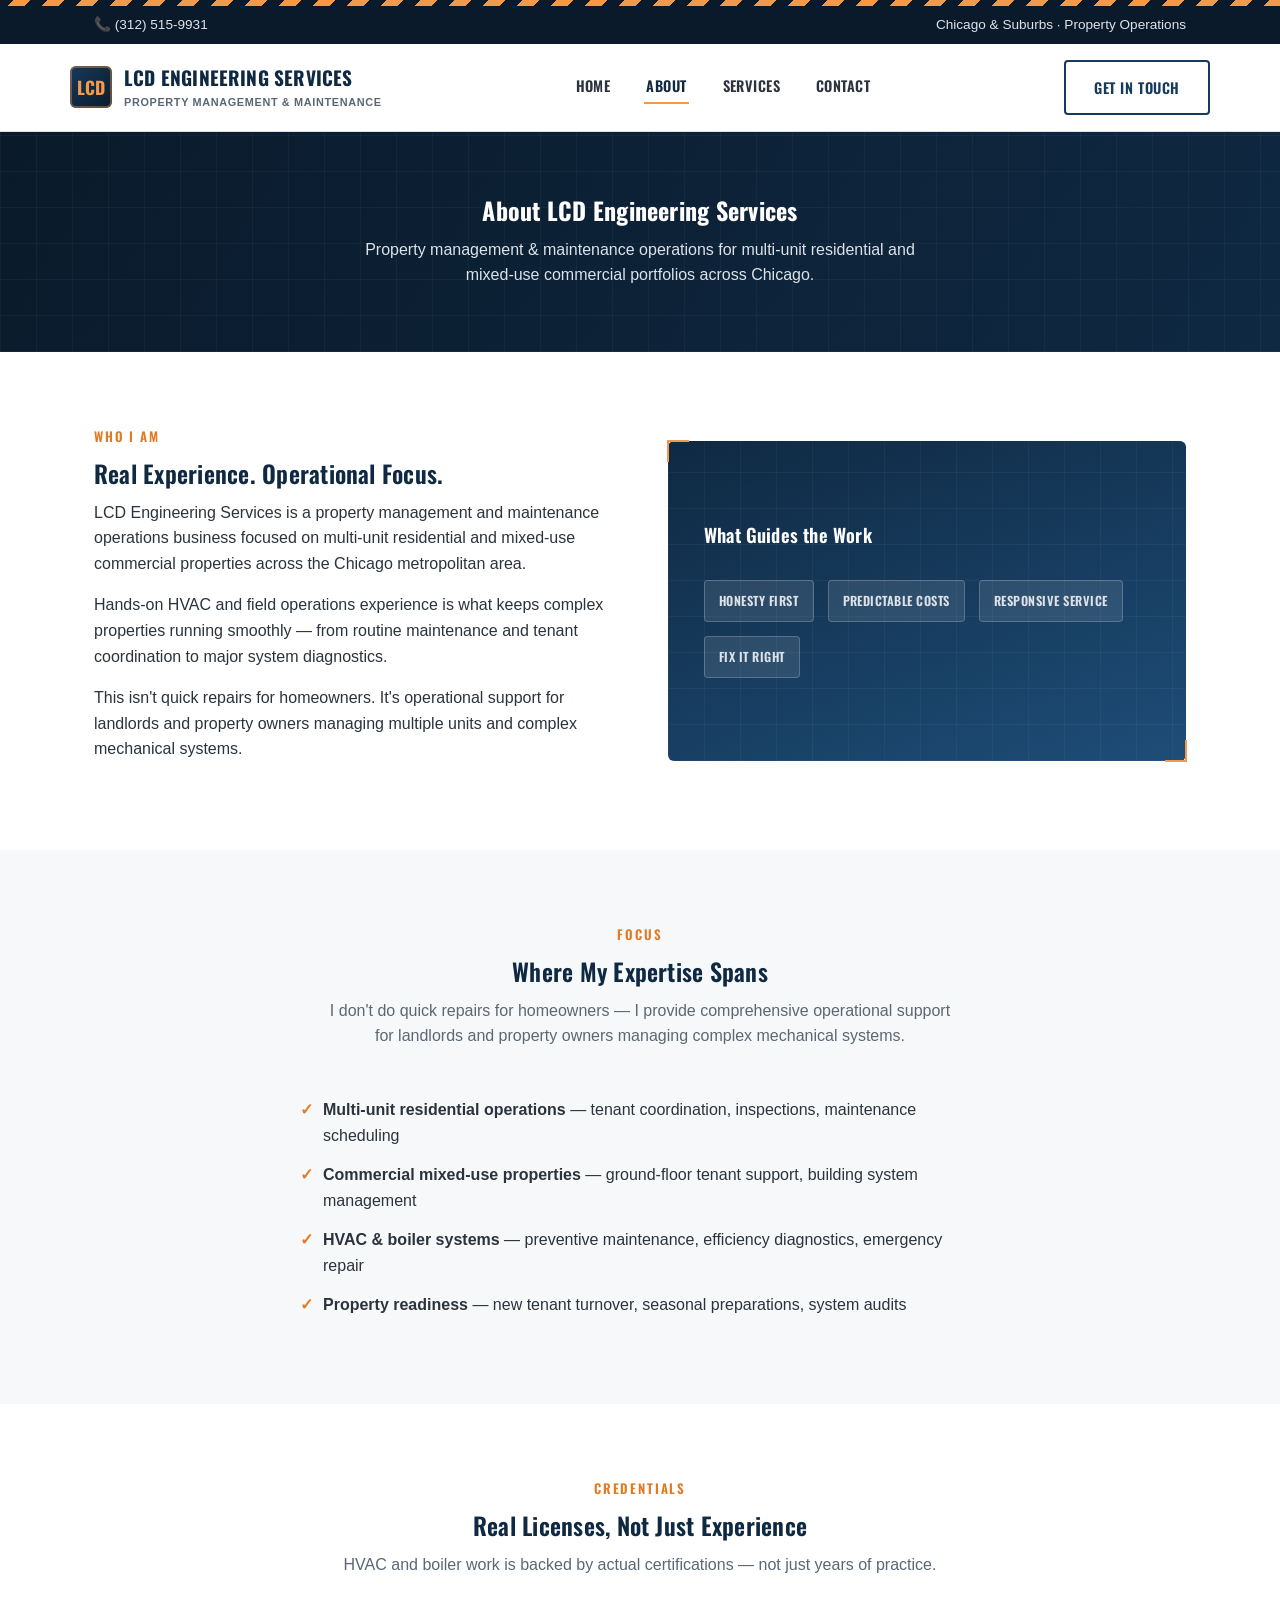
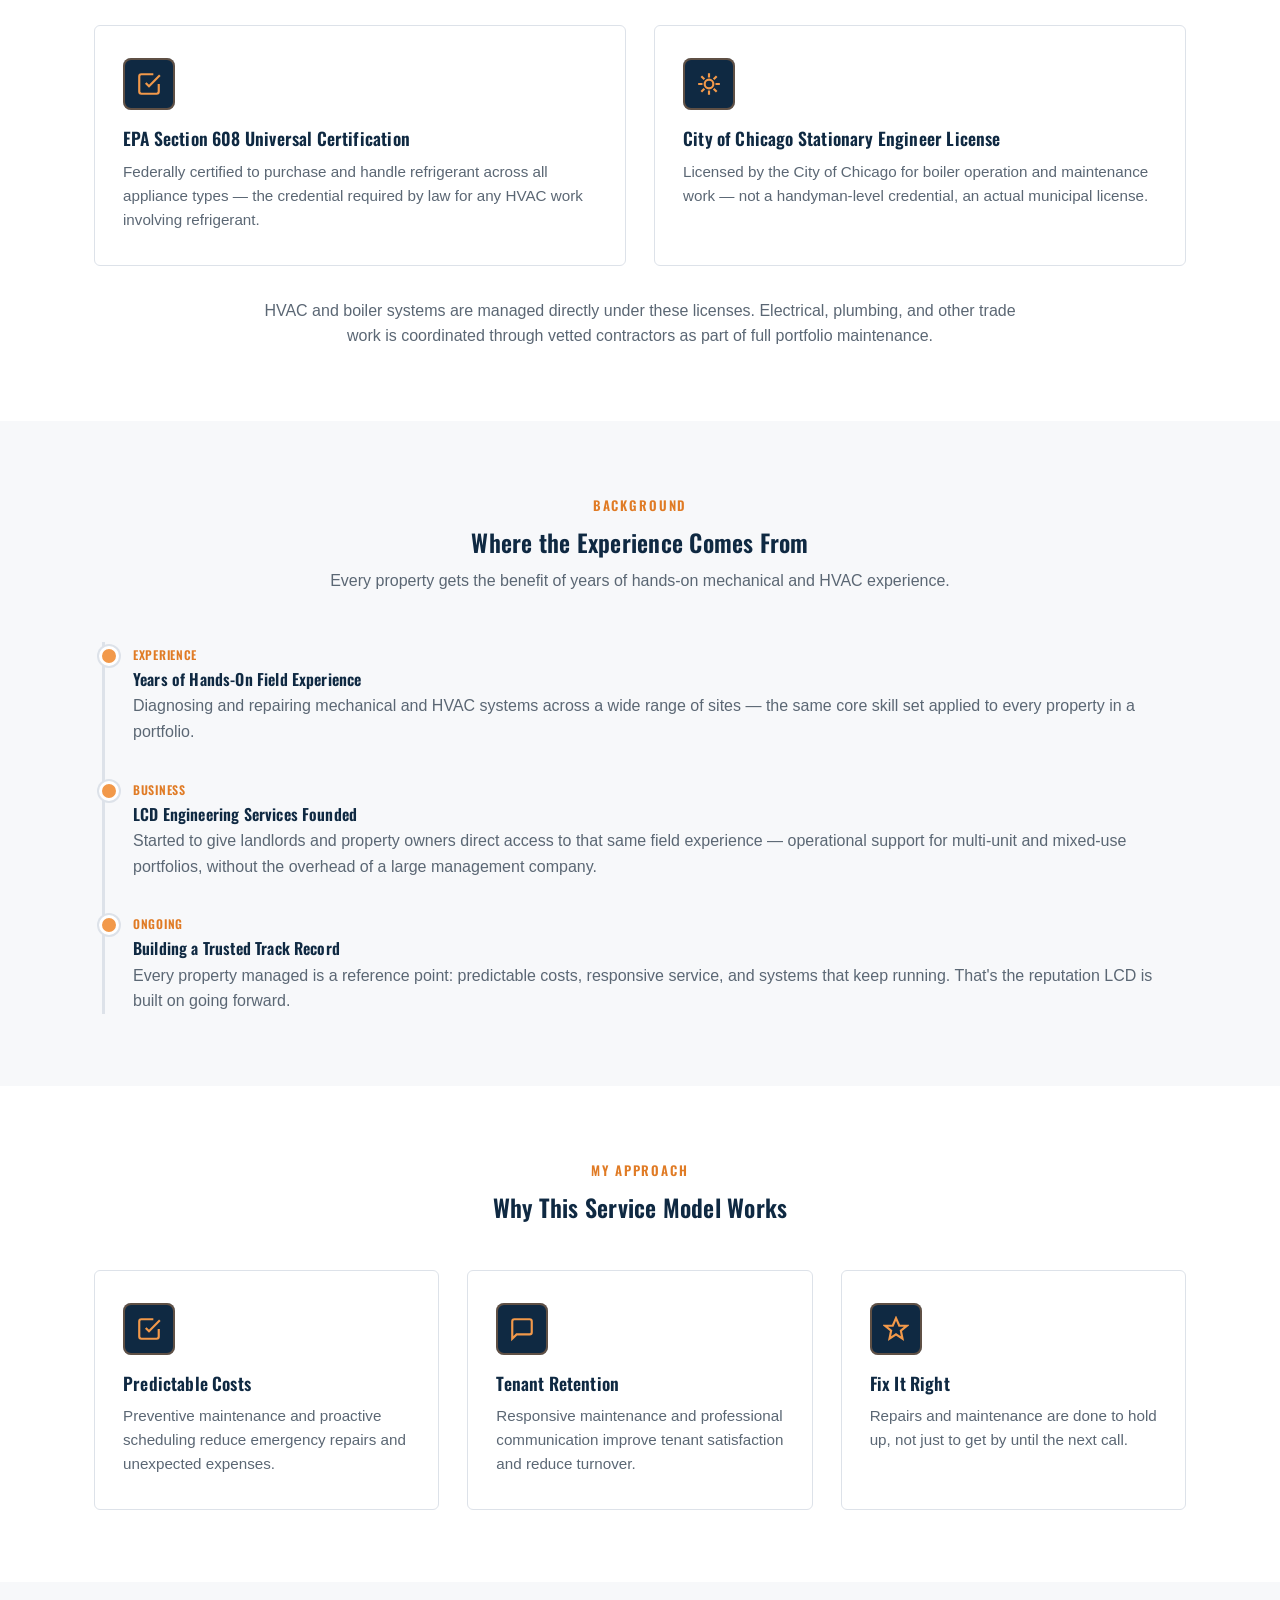
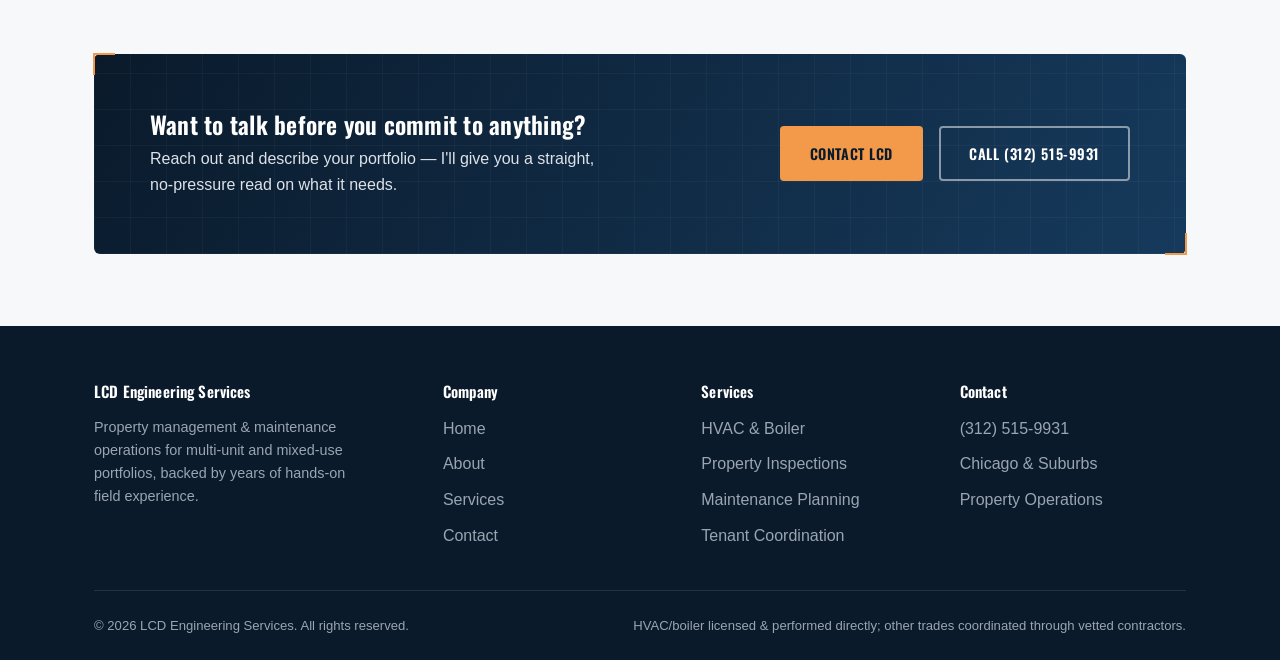
==== commit c0e81117: "Pivot to property management & maintenance operations Full business pivot from homeowner handyman re" ====
--- a/about.html
+++ b/about.html
@@ -4,7 +4,7 @@
 <meta charset="UTF-8" />
 <meta name="viewport" content="width=device-width, initial-scale=1.0" />
 <title>About | LCD Engineering Services</title>
-<meta name="description" content="LCD Engineering Services is EPA 608 Universal certified and a licensed City of Chicago Stationary Engineer, bringing years of hands-on repair experience across HVAC, boiler, electrical, plumbing, and carpentry." />
+<meta name="description" content="LCD Engineering Services is EPA 608 Universal certified and a licensed City of Chicago Stationary Engineer, providing property management and maintenance operations for multi-unit and mixed-use portfolios across Chicago." />
 <link rel="preconnect" href="https://fonts.googleapis.com" />
 <link rel="preconnect" href="https://fonts.gstatic.com" crossorigin />
 <link href="https://fonts.googleapis.com/css2?family=Oswald:wght@500;600;700&amp;display=swap" rel="stylesheet" />
@@ -20,7 +20,7 @@
         <a href="tel:+13125159931">📞 (312) 515-9931</a>
       </div>
       <div class="topbar-links">
-        <span>Chicago &amp; Suburbs · Evenings &amp; Weekends by Appointment</span>
+        <span>Chicago &amp; Suburbs · Property Operations</span>
       </div>
     </div>
   </div>
@@ -28,7 +28,7 @@
   <nav class="navbar container">
     <a href="index.html" class="brand">
       <span class="brand-mark">LCD</span>
-      <span class="brand-text">LCD Engineering Services<br><small>Mobile Handyman &amp; Repair Services</small></span>
+      <span class="brand-text">LCD Engineering Services<br><small>Property Management &amp; Maintenance</small></span>
     </a>
 
     <ul class="nav-links">
@@ -39,7 +39,7 @@
     </ul>
 
     <div class="nav-cta">
-      <a href="contact.html" class="btn btn--outline"><span class="btn-text-full">Get a</span> Quote</a>
+      <a href="contact.html" class="btn btn--outline">Get In Touch</a>
       <button class="nav-toggle" aria-label="Toggle navigation" aria-expanded="false"><span></span></button>
     </div>
   </nav>
@@ -48,7 +48,7 @@
 <section class="page-hero">
   <div class="container">
     <h1>About LCD Engineering Services</h1>
-    <p>Hands-on experience, honest advice, and a name you can put behind the work.</p>
+    <p>Property management &amp; maintenance operations for multi-unit residential and mixed-use commercial portfolios across Chicago.</p>
   </div>
 </section>
 
@@ -56,21 +56,50 @@
   <div class="container">
     <div class="split">
       <div>
-        <span class="eyebrow">The Short Version</span>
-        <h2>Real Experience. Straight Talk. Full Effort.</h2>
-        <p>LCD Engineering Services is a mobile handyman and repair business — HVAC, boiler, electrical, plumbing, carpentry, general fixes — built around real, everyday field experience — not a side hustle learned from videos.</p>
-        <p>Years of hands-on mechanical and HVAC problem-solving are where the judgment behind LCD Engineering Services comes from: knowing the difference between a five-minute fix and a job that needs real attention, and being straight with people about which one they're facing.</p>
-        <p>LCD Engineering Services exists to bring that same standard to homeowners and small businesses who need a small repair handled right — without waiting on a large company's schedule or paying for a service call they didn't need. This is repair work, not installation — I don't put in new equipment, no matter the trade, and no job is too small to take on.</p>
+        <span class="eyebrow">Who I Am</span>
+        <h2>Real Experience. Operational Focus.</h2>
+        <p>LCD Engineering Services is a property management and maintenance operations business focused on multi-unit residential and mixed-use commercial properties across the Chicago metropolitan area.</p>
+        <p>Hands-on HVAC and field operations experience is what keeps complex properties running smoothly — from routine maintenance and tenant coordination to major system diagnostics.</p>
+        <p>This isn't quick repairs for homeowners. It's operational support for landlords and property owners managing multiple units and complex mechanical systems.</p>
       </div>
 
       <div class="split-media">
         <h3>What Guides the Work</h3>
         <div class="badge-row">
           <span class="badge">Honesty First</span>
-          <span class="badge">Fair Pricing</span>
-          <span class="badge">Show Up On Time</span>
+          <span class="badge">Predictable Costs</span>
+          <span class="badge">Responsive Service</span>
           <span class="badge">Fix It Right</span>
         </div>
+      </div>
+    </div>
+  </div>
+</section>
+
+<section class="section section--alt">
+  <div class="container">
+    <div class="section-head">
+      <span class="eyebrow">Focus</span>
+      <h2>Where My Expertise Spans</h2>
+      <p>I don't do quick repairs for homeowners — I provide comprehensive operational support for landlords and property owners managing complex mechanical systems.</p>
+    </div>
+
+    <div style="max-width:680px;margin:0 auto;">
+      <div class="list-check">
+        <span class="check">✓</span>
+        <span><strong>Multi-unit residential operations</strong> — tenant coordination, inspections, maintenance scheduling</span>
+      </div>
+      <div class="list-check">
+        <span class="check">✓</span>
+        <span><strong>Commercial mixed-use properties</strong> — ground-floor tenant support, building system management</span>
+      </div>
+      <div class="list-check">
+        <span class="check">✓</span>
+        <span><strong>HVAC &amp; boiler systems</strong> — preventive maintenance, efficiency diagnostics, emergency repair</span>
+      </div>
+      <div class="list-check">
+        <span class="check">✓</span>
+        <span><strong>Property readiness</strong> — new tenant turnover, seasonal preparations, system audits</span>
       </div>
     </div>
   </div>
@@ -81,7 +110,7 @@
     <div class="section-head">
       <span class="eyebrow">Credentials</span>
       <h2>Real Licenses, Not Just Experience</h2>
-      <p>HVAC and boiler work is backed by actual certifications — not just years of practice. Everything else is honest handyman-level repair, disclosed as exactly that.</p>
+      <p>HVAC and boiler work is backed by actual certifications — not just years of practice.</p>
     </div>
 
     <div class="grid grid--2">
@@ -101,7 +130,7 @@
       </div>
     </div>
 
-    <p style="max-width:760px;margin:32px auto 0;text-align:center;color:var(--gray-600);">Electrical, plumbing, and carpentry work stays handyman-level — small fixes, not licensed trade installation. And across every trade, including HVAC and boiler: repairs only, never new equipment installations.</p>
+    <p style="max-width:760px;margin:32px auto 0;text-align:center;color:var(--gray-600);">HVAC and boiler systems are managed directly under these licenses. Electrical, plumbing, and other trade work is coordinated through vetted contractors as part of full portfolio maintenance.</p>
   </div>
 </section>
 
@@ -110,24 +139,24 @@
     <div class="section-head">
       <span class="eyebrow">Background</span>
       <h2>Where the Experience Comes From</h2>
-      <p>Every job LCD takes on is informed by years of hands-on mechanical and HVAC experience.</p>
+      <p>Every property gets the benefit of years of hands-on mechanical and HVAC experience.</p>
     </div>
 
     <div class="timeline">
       <div class="timeline-item">
         <span class="tag">Experience</span>
         <h4>Years of Hands-On Field Experience</h4>
-        <p>Diagnosing and repairing mechanical and HVAC systems across a wide range of jobs and sites — the same core skill set applied to every LCD repair.</p>
+        <p>Diagnosing and repairing mechanical and HVAC systems across a wide range of sites — the same core skill set applied to every property in a portfolio.</p>
       </div>
       <div class="timeline-item">
-        <span class="tag">Side Business</span>
+        <span class="tag">Business</span>
         <h4>LCD Engineering Services Founded</h4>
-        <p>Started to give homeowners and small businesses direct access to that same field experience for small repairs across HVAC, electrical, plumbing, and carpentry — plus honest advice — without the overhead of a large service company.</p>
+        <p>Started to give landlords and property owners direct access to that same field experience — operational support for multi-unit and mixed-use portfolios, without the overhead of a large management company.</p>
       </div>
       <div class="timeline-item">
         <span class="tag">Ongoing</span>
-        <h4>Building a Trusted Local Reputation</h4>
-        <p>Every completed job is a reference point: fair pricing, clear communication, and repairs that hold up. That's the reputation LCD is built on going forward.</p>
+        <h4>Building a Trusted Track Record</h4>
+        <p>Every property managed is a reference point: predictable costs, responsive service, and systems that keep running. That's the reputation LCD is built on going forward.</p>
       </div>
     </div>
   </div>
@@ -137,7 +166,7 @@
   <div class="container">
     <div class="section-head">
       <span class="eyebrow">My Approach</span>
-      <h2>How LCD Handles Every Job</h2>
+      <h2>Why This Service Model Works</h2>
     </div>
 
     <div class="grid grid--3">
@@ -145,22 +174,22 @@
         <div class="icon-tile">
           <svg viewBox="0 0 24 24" fill="none" stroke="currentColor" stroke-width="2"><path d="M9 11l3 3L22 4"/><path d="M21 12v7a2 2 0 01-2 2H5a2 2 0 01-2-2V5a2 2 0 012-2h11"/></svg>
         </div>
-        <h3>Diagnose First</h3>
-        <p>No guessing and no unnecessary parts. I look at what's actually happening before recommending any repair.</p>
+        <h3>Predictable Costs</h3>
+        <p>Preventive maintenance and proactive scheduling reduce emergency repairs and unexpected expenses.</p>
       </div>
       <div class="card">
         <div class="icon-tile">
           <svg viewBox="0 0 24 24" fill="none" stroke="currentColor" stroke-width="2"><path d="M21 15a2 2 0 01-2 2H7l-4 4V5a2 2 0 012-2h14a2 2 0 012 2z"/></svg>
         </div>
-        <h3>Explain It Plainly</h3>
-        <p>You'll get a clear explanation of the problem, the options, and the cost — before any work starts, not after.</p>
+        <h3>Tenant Retention</h3>
+        <p>Responsive maintenance and professional communication improve tenant satisfaction and reduce turnover.</p>
       </div>
       <div class="card">
         <div class="icon-tile">
           <svg viewBox="0 0 24 24" fill="none" stroke="currentColor" stroke-width="2"><path d="M12 2l3 7h7l-5.5 4.5L18 21l-6-4-6 4 1.5-7.5L2 9h7z"/></svg>
         </div>
         <h3>Fix It Right</h3>
-        <p>Repairs are done to hold up, not just to get by until the next call.</p>
+        <p>Repairs and maintenance are done to hold up, not just to get by until the next call.</p>
       </div>
     </div>
   </div>
@@ -170,8 +199,8 @@
   <div class="container">
     <div class="cta-banner">
       <div>
-        <h2>Want to talk before you book anything?</h2>
-        <p>Reach out and describe the problem — I'll give you a straight, no-pressure read on what it needs.</p>
+        <h2>Want to talk before you commit to anything?</h2>
+        <p>Reach out and describe your portfolio — I'll give you a straight, no-pressure read on what it needs.</p>
       </div>
       <div class="cta-row">
         <a href="contact.html" class="btn btn--primary">Contact LCD</a>
@@ -186,7 +215,7 @@
     <div class="footer-grid">
       <div class="footer-brand">
         <h4>LCD Engineering Services</h4>
-        <p>Mobile handyman &amp; repair services — HVAC, electrical, plumbing, carpentry — with honest advice, backed by years of hands-on field experience.</p>
+        <p>Property management &amp; maintenance operations for multi-unit and mixed-use portfolios, backed by years of hands-on field experience.</p>
       </div>
       <div>
         <h4>Company</h4>
@@ -201,9 +230,9 @@
         <h4>Services</h4>
         <ul>
           <li><a href="services.html">HVAC &amp; Boiler</a></li>
-          <li><a href="services.html">Electrical</a></li>
-          <li><a href="services.html">Plumbing</a></li>
-          <li><a href="services.html">Carpentry</a></li>
+          <li><a href="services.html">Property Inspections</a></li>
+          <li><a href="services.html">Maintenance Planning</a></li>
+          <li><a href="services.html">Tenant Coordination</a></li>
         </ul>
       </div>
       <div>
@@ -211,13 +240,13 @@
         <ul>
           <li><a href="tel:+13125159931">(312) 515-9931</a></li>
           <li>Chicago &amp; Suburbs</li>
-          <li>Evenings &amp; Weekends</li>
+          <li>Property Operations</li>
         </ul>
       </div>
     </div>
     <div class="footer-bottom">
       <span>&copy; 2026 LCD Engineering Services. All rights reserved.</span>
-      <span>Repairs only, no installs. HVAC/boiler licensed; other trades handyman-level.</span>
+      <span>HVAC/boiler licensed &amp; performed directly; other trades coordinated through vetted contractors.</span>
     </div>
   </div>
 </footer>
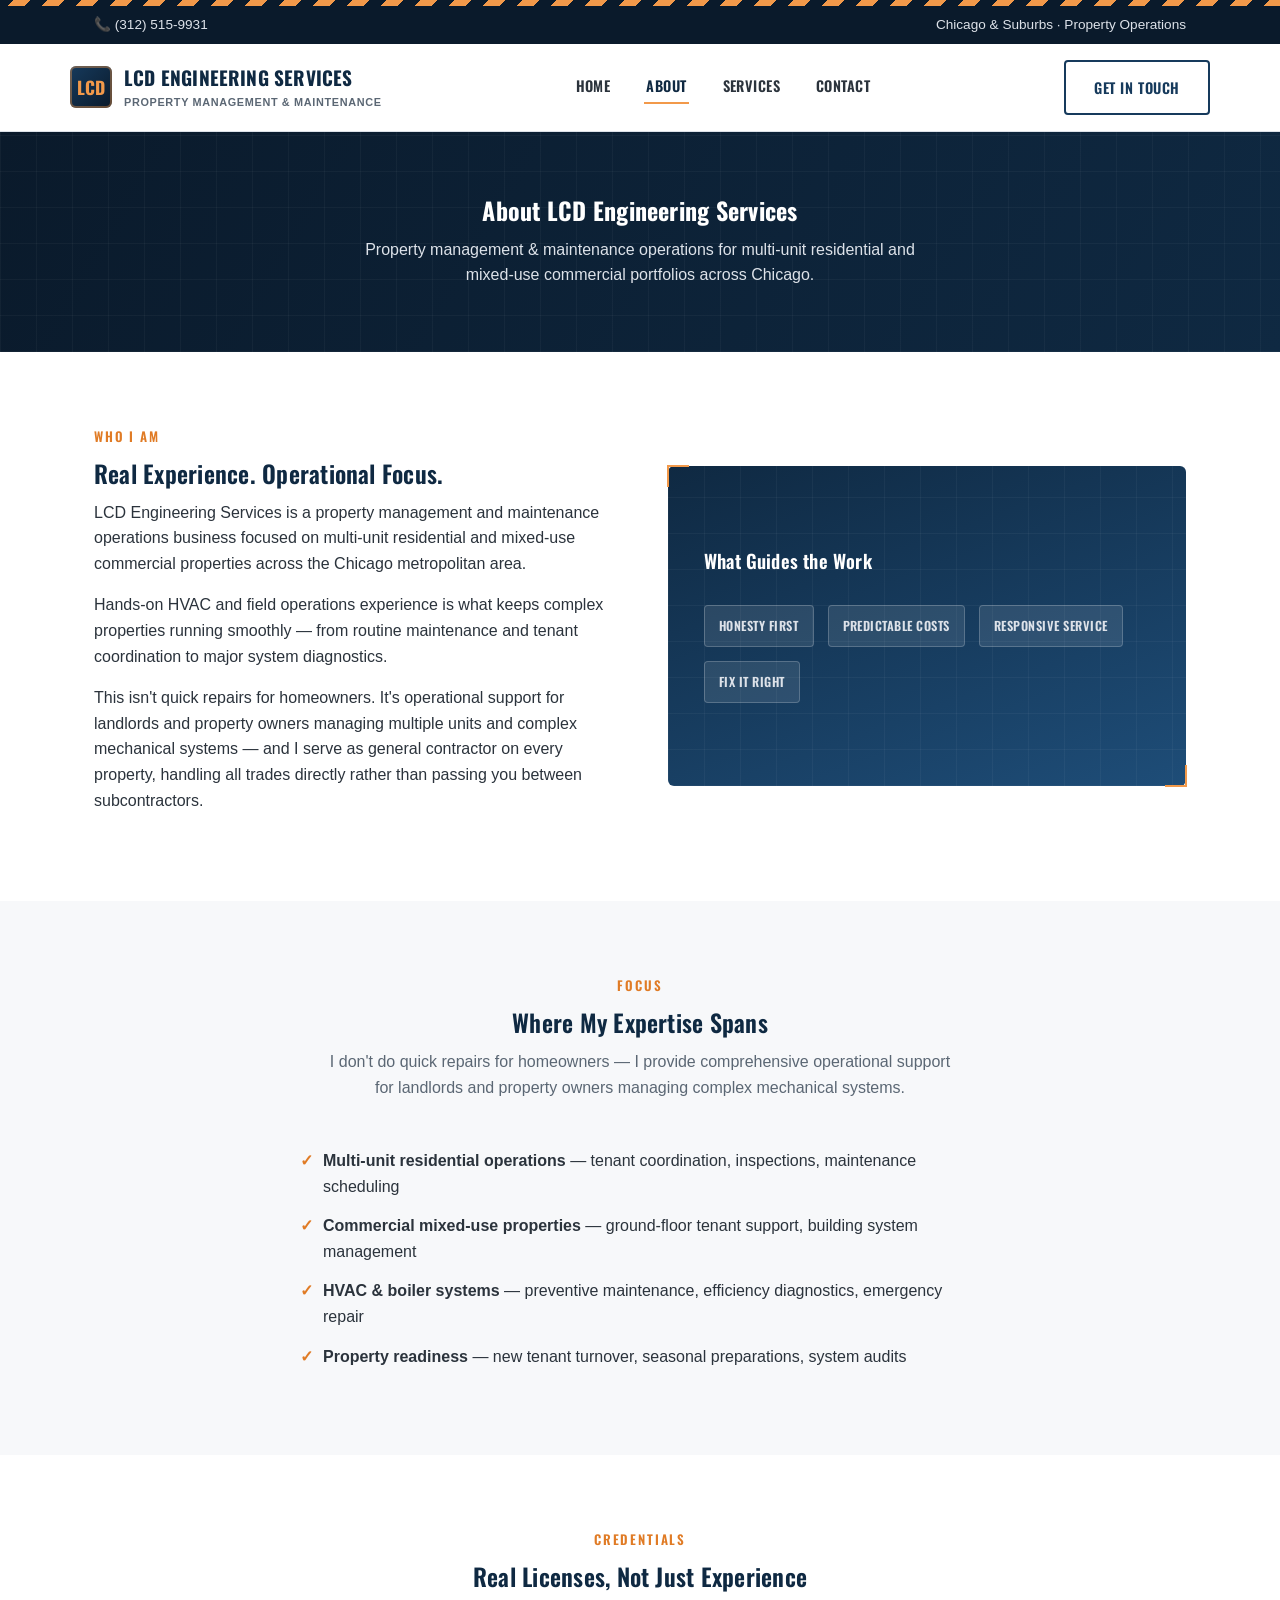
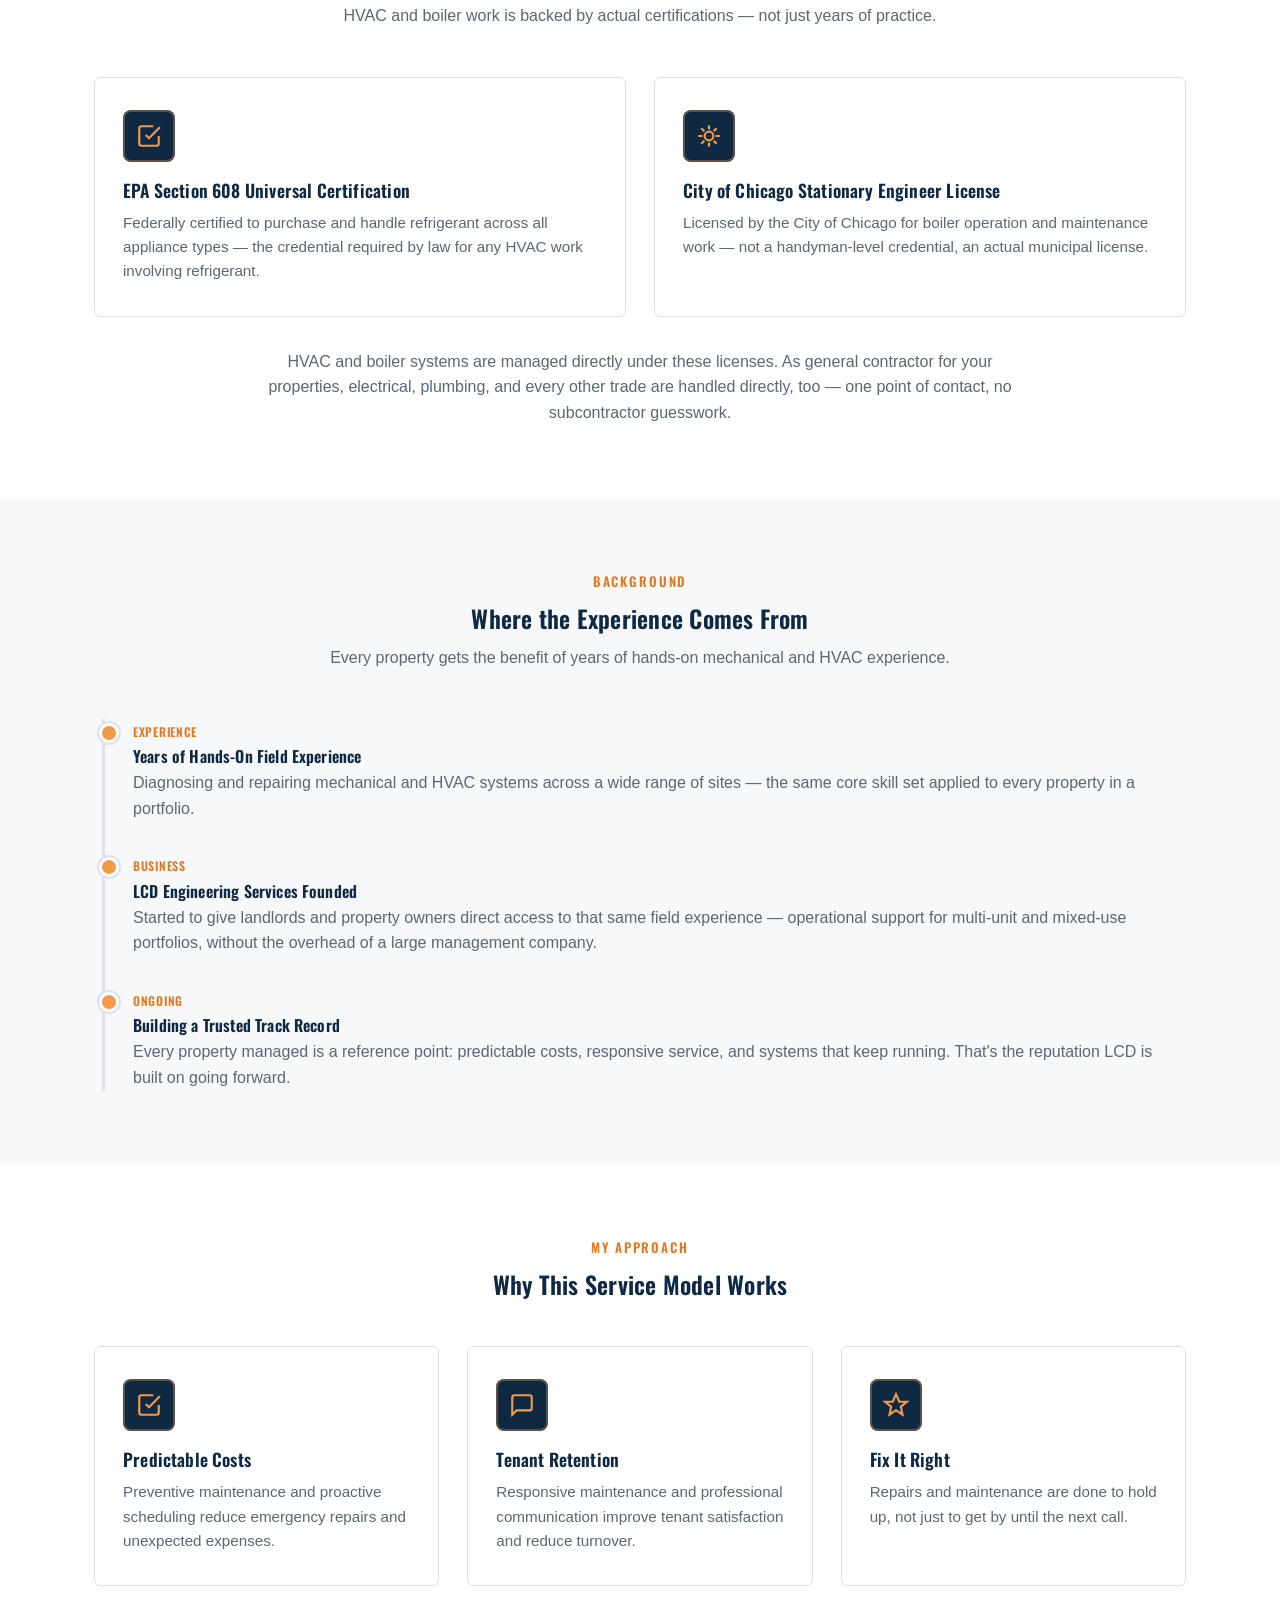
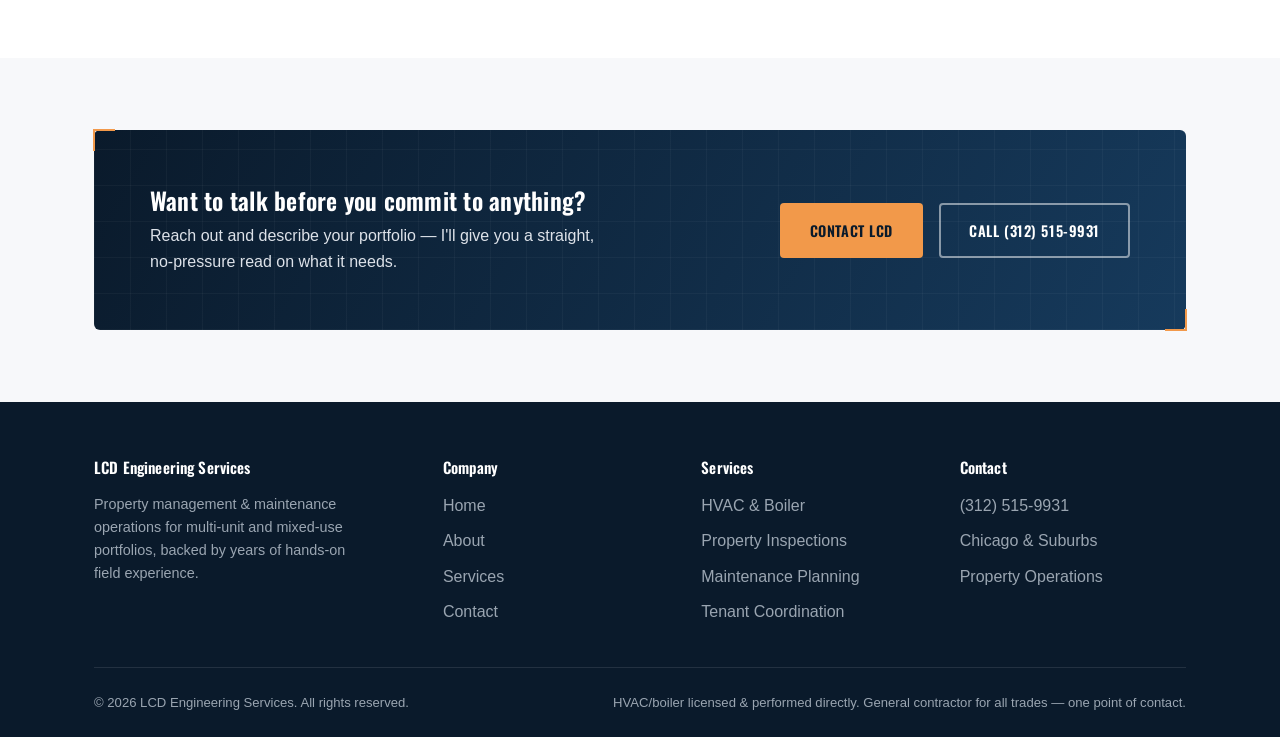
==== commit 215cc287: "Position as general contractor handling all trades directly Remove the "coordinated through vetted c" ====
--- a/about.html
+++ b/about.html
@@ -60,7 +60,7 @@
         <h2>Real Experience. Operational Focus.</h2>
         <p>LCD Engineering Services is a property management and maintenance operations business focused on multi-unit residential and mixed-use commercial properties across the Chicago metropolitan area.</p>
         <p>Hands-on HVAC and field operations experience is what keeps complex properties running smoothly — from routine maintenance and tenant coordination to major system diagnostics.</p>
-        <p>This isn't quick repairs for homeowners. It's operational support for landlords and property owners managing multiple units and complex mechanical systems.</p>
+        <p>This isn't quick repairs for homeowners. It's operational support for landlords and property owners managing multiple units and complex mechanical systems — and I serve as general contractor on every property, handling all trades directly rather than passing you between subcontractors.</p>
       </div>
 
       <div class="split-media">
@@ -130,7 +130,7 @@
       </div>
     </div>
 
-    <p style="max-width:760px;margin:32px auto 0;text-align:center;color:var(--gray-600);">HVAC and boiler systems are managed directly under these licenses. Electrical, plumbing, and other trade work is coordinated through vetted contractors as part of full portfolio maintenance.</p>
+    <p style="max-width:760px;margin:32px auto 0;text-align:center;color:var(--gray-600);">HVAC and boiler systems are managed directly under these licenses. As general contractor for your properties, electrical, plumbing, and every other trade are handled directly, too — one point of contact, no subcontractor guesswork.</p>
   </div>
 </section>
 
@@ -246,7 +246,7 @@
     </div>
     <div class="footer-bottom">
       <span>&copy; 2026 LCD Engineering Services. All rights reserved.</span>
-      <span>HVAC/boiler licensed &amp; performed directly; other trades coordinated through vetted contractors.</span>
+      <span>HVAC/boiler licensed &amp; performed directly. General contractor for all trades — one point of contact.</span>
     </div>
   </div>
 </footer>
